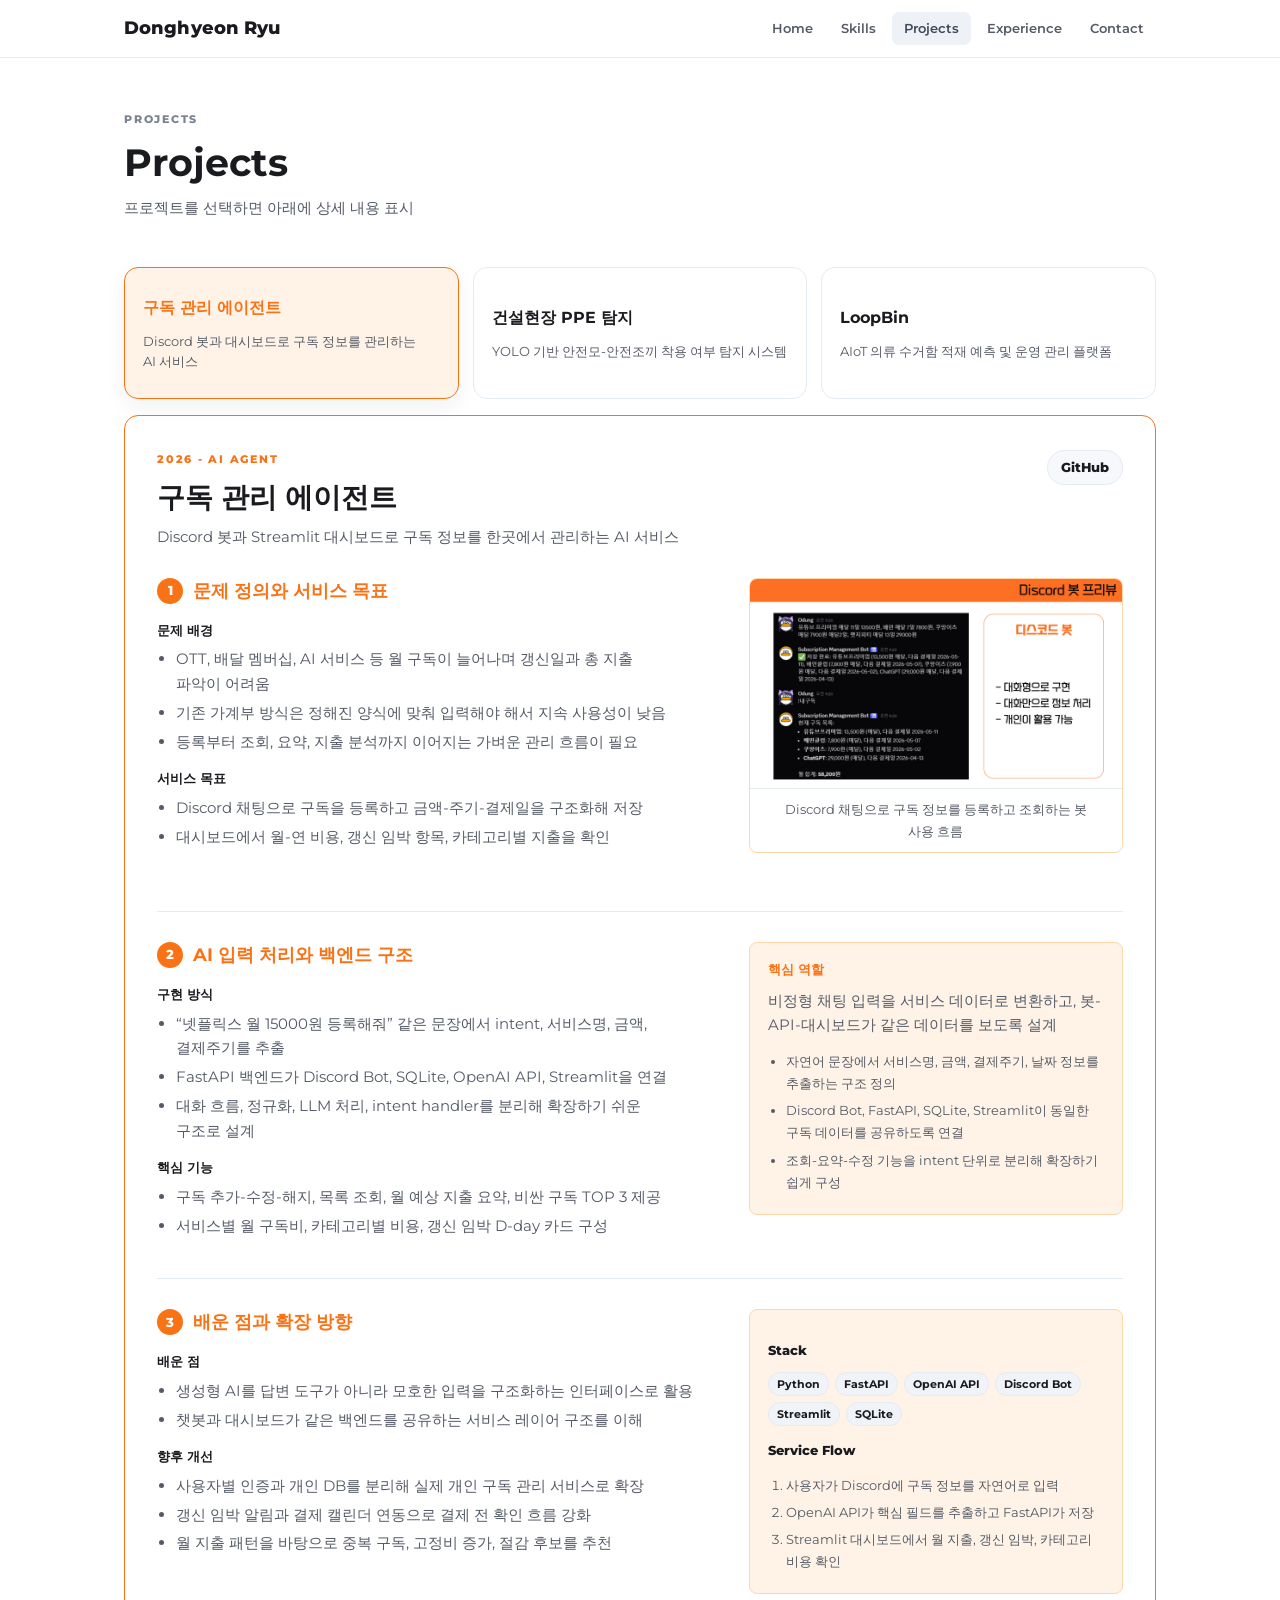
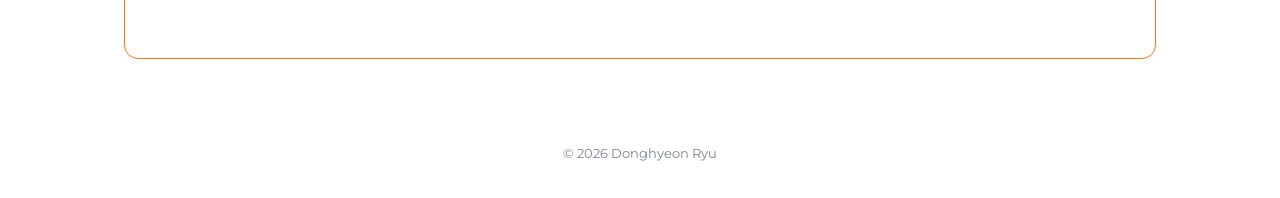
==== projects/index.html @ ef160b4c "Move current work to develop branch" ====
<!DOCTYPE html>
<html lang="ko">
<head>
  <meta charset="utf-8">
  <meta name="viewport" content="width=device-width, initial-scale=1">
  <title>Projects — Donghyeon Ryu</title>
  <meta name="description" content="Donghyeon Ryu portfolio projects.">
  <link rel="preconnect" href="https://fonts.googleapis.com">
  <link rel="preconnect" href="https://fonts.gstatic.com" crossorigin>
  <link rel="stylesheet" href="https://fonts.googleapis.com/css2?family=Montserrat:wght@400;500;600;700;800&display=swap">
  <link rel="stylesheet" href="../assets/css/style.css">
</head>
<body>
  <header class="site-header">
    <div class="header-inner">
      <a class="brand" href="../index.html">Donghyeon Ryu</a>
      <nav class="primary-nav" aria-label="Primary navigation">
        <a href="../index.html">Home</a>
        <a href="../index.html#skills">Skills</a>
        <a href="../index.html#projects" class="active">Projects</a>
        <a href="../index.html#experience">Experience</a>
        <a href="../index.html#contact">Contact</a>
      </nav>
    </div>
  </header>

  <main>
    <section class="project-detail-hero">
      <div class="container">
        <p class="eyebrow">PROJECTS</p>
        <h1>Projects</h1>
        <p>프로젝트를 선택하면 아래에 상세 내용 표시</p>
      </div>
    </section>

    <section class="project-detail-section">
      <div class="container">
        <div class="project-selector" role="tablist" aria-label="Project selector">
          <button class="project-tab theme-subscribe active" type="button" data-project-tab="subscribe" role="tab" aria-selected="true">
            <strong>구독 관리 에이전트</strong>
            <span>Discord 봇과 대시보드로 구독 정보를 관리하는 AI 서비스</span>
          </button>
          <button class="project-tab theme-ppe" type="button" data-project-tab="ppe" role="tab" aria-selected="false">
            <strong>건설현장 PPE 탐지</strong>
            <span>YOLO 기반 안전모-안전조끼 착용 여부 탐지 시스템</span>
          </button>
          <button class="project-tab theme-loopbin" type="button" data-project-tab="loopbin" role="tab" aria-selected="false">
            <strong>LoopBin</strong>
            <span>AIoT 의류 수거함 적재 예측 및 운영 관리 플랫폼</span>
          </button>
        </div>

        <article class="project-panel theme-subscribe active" data-project-panel="subscribe" id="subscribe" role="tabpanel">
          <div class="project-panel-head">
            <div>
              <p class="eyebrow">2026 - AI AGENT</p>
              <h2>구독 관리 에이전트</h2>
              <p>Discord 봇과 Streamlit 대시보드로 구독 정보를 한곳에서 관리하는 AI 서비스</p>
            </div>
            <a class="panel-link" href="https://github.com/RyuGPT1/subscribe_service_agent" target="_blank" rel="noopener">GitHub</a>
          </div>

          <div class="project-phase-list">
            <section class="project-phase">
              <div class="phase-copy">
                <h3><span>1</span>문제 정의와 서비스 목표</h3>
                <h4>문제 배경</h4>
                <ul>
                  <li>OTT, 배달 멤버십, AI 서비스 등 월 구독이 늘어나며 갱신일과 총 지출 파악이 어려움</li>
                  <li>기존 가계부 방식은 정해진 양식에 맞춰 입력해야 해서 지속 사용성이 낮음</li>
                  <li>등록부터 조회, 요약, 지출 분석까지 이어지는 가벼운 관리 흐름이 필요</li>
                </ul>
                <h4>서비스 목표</h4>
                <ul>
                  <li>Discord 채팅으로 구독을 등록하고 금액-주기-결제일을 구조화해 저장</li>
                  <li>대시보드에서 월-연 비용, 갱신 임박 항목, 카테고리별 지출을 확인</li>
                </ul>
              </div>
              <figure class="project-visual">
                <img src="../assets/img/projects/subscribe-preview.jpg" alt="구독 관리 에이전트 Discord 봇 프리뷰">
                <figcaption>Discord 채팅으로 구독 정보를 등록하고 조회하는 봇 사용 흐름</figcaption>
              </figure>
            </section>

            <section class="project-phase">
              <div class="phase-copy">
                <h3><span>2</span>AI 입력 처리와 백엔드 구조</h3>
                <h4>구현 방식</h4>
                <ul>
                  <li>“넷플릭스 월 15000원 등록해줘” 같은 문장에서 intent, 서비스명, 금액, 결제주기를 추출</li>
                  <li>FastAPI 백엔드가 Discord Bot, SQLite, OpenAI API, Streamlit을 연결</li>
                  <li>대화 흐름, 정규화, LLM 처리, intent handler를 분리해 확장하기 쉬운 구조로 설계</li>
                </ul>
                <h4>핵심 기능</h4>
                <ul>
                  <li>구독 추가-수정-해지, 목록 조회, 월 예상 지출 요약, 비싼 구독 TOP 3 제공</li>
                  <li>서비스별 월 구독비, 카테고리별 비용, 갱신 임박 D-day 카드 구성</li>
                </ul>
              </div>
              <div class="phase-note">
                <strong>핵심 역할</strong>
                <p>비정형 채팅 입력을 서비스 데이터로 변환하고, 봇-API-대시보드가 같은 데이터를 보도록 설계</p>
                <ul>
                  <li>자연어 문장에서 서비스명, 금액, 결제주기, 날짜 정보를 추출하는 구조 정의</li>
                  <li>Discord Bot, FastAPI, SQLite, Streamlit이 동일한 구독 데이터를 공유하도록 연결</li>
                  <li>조회-요약-수정 기능을 intent 단위로 분리해 확장하기 쉽게 구성</li>
                </ul>
              </div>
            </section>

            <section class="project-phase">
              <div class="phase-copy">
                <h3><span>3</span>배운 점과 확장 방향</h3>
                <h4>배운 점</h4>
                <ul>
                  <li>생성형 AI를 답변 도구가 아니라 모호한 입력을 구조화하는 인터페이스로 활용</li>
                  <li>챗봇과 대시보드가 같은 백엔드를 공유하는 서비스 레이어 구조를 이해</li>
                </ul>
                <h4>향후 개선</h4>
                <ul>
                  <li>사용자별 인증과 개인 DB를 분리해 실제 개인 구독 관리 서비스로 확장</li>
                  <li>갱신 임박 알림과 결제 캘린더 연동으로 결제 전 확인 흐름 강화</li>
                  <li>월 지출 패턴을 바탕으로 중복 구독, 고정비 증가, 절감 후보를 추천</li>
                </ul>
              </div>
              <div class="phase-stack">
                <h4>Stack</h4>
                <div class="chip-row small"><span>Python</span><span>FastAPI</span><span>OpenAI API</span><span>Discord Bot</span><span>Streamlit</span><span>SQLite</span></div>
                <h4>Service Flow</h4>
                <ol class="mini-flow">
                  <li>사용자가 Discord에 구독 정보를 자연어로 입력</li>
                  <li>OpenAI API가 핵심 필드를 추출하고 FastAPI가 저장</li>
                  <li>Streamlit 대시보드에서 월 지출, 갱신 임박, 카테고리 비용 확인</li>
                </ol>
              </div>
            </section>
          </div>
        </article>

        <article class="project-panel theme-ppe" data-project-panel="ppe" id="ppe" role="tabpanel">
          <div class="project-panel-head">
            <div>
              <p class="eyebrow">2026 - COMPUTER VISION</p>
              <h2>건설현장 PPE 탐지</h2>
              <p>건설현장 이미지에서 안전모와 안전조끼 착용 여부를 탐지하는 YOLO 기반 시스템</p>
            </div>
            <a class="panel-link" href="https://github.com/RyuGPT1/minipr1_7" target="_blank" rel="noopener">GitHub</a>
          </div>

          <div class="project-phase-list">
            <section class="project-phase">
              <div class="phase-copy">
                <h3><span>1</span>현장 안전 문제 정의</h3>
                <h4>문제 배경</h4>
                <ul>
                  <li>안전모와 안전조끼 착용 여부는 반복 확인이 필요하지만 육안 점검은 누락 가능성이 있음</li>
                  <li>CCTV가 있어도 미착용 상태를 자동 판별하지 못하면 사후 확인에 그칠 수 있음</li>
                  <li>작업자 단위로 보호구 미착용 상태를 정리하는 탐지 흐름이 필요</li>
                </ul>
                <h4>탐지 클래스</h4>
                <ul>
                  <li>Hardhat, NO-Hardhat, Safety Vest, NO-Safety Vest, Person 5개 클래스로 구성</li>
                </ul>
              </div>
              <figure class="project-visual">
                <img src="../assets/img/projects/ppe-interface.jpg" alt="건설현장 PPE 탐지 시스템 인터페이스">
                <figcaption>이미지-동영상-웹캠 입력을 한 화면에서 처리하는 PPE 탐지 시스템 인터페이스</figcaption>
              </figure>
            </section>

            <section class="project-phase">
              <div class="phase-copy">
                <h3><span>2</span>YOLO 추론과 후처리 설계</h3>
                <h4>구현 방식</h4>
                <ul>
                  <li>YOLO 모델로 Person, Hardhat, NO-Hardhat, Safety Vest, NO-Safety Vest 감지</li>
                  <li>사람 박스 기준으로 헬멧은 상단, 조끼는 몸통 영역의 박스만 상태 후보로 사용</li>
                  <li>착용/미착용 박스가 겹치면 confidence를 비교해 상태를 정리</li>
                  <li>조끼 착용 박스는 신뢰도가 낮을 때 색상 기준을 보조로 활용해 오탐을 완화</li>
                </ul>
              </div>
              <div class="phase-note">
                <strong>핵심 역할</strong>
                <p>모델 결과를 그대로 보여주지 않고, 안전관리자가 판단하기 쉬운 작업자별 상태로 재구성</p>
                <ul>
                  <li>Person 박스 기준으로 보호구 탐지 결과를 작업자별 상태로 묶는 후처리 설계</li>
                  <li>헬멧은 상단, 조끼는 몸통 영역 중심으로 판단해 오탐을 줄이는 규칙 적용</li>
                  <li>이미지-영상-웹캠 입력에서 같은 방식으로 결과를 확인하도록 UI 구성</li>
                </ul>
              </div>
            </section>

            <section class="project-phase">
              <div class="phase-copy">
                <h3><span>3</span>시연 기능과 한계 분석</h3>
                <h4>구현 기능</h4>
                <ul>
                  <li>사진-동영상 업로드와 OpenCV 기반 로컬 웹캠 입력 지원</li>
                  <li>동영상과 웹캠에서는 ByteTrack으로 작업자 ID와 최근 상태 유지</li>
                  <li>Gradio UI에서 탐지 결과 이미지와 작업자별 안전장비 상태 표 확인</li>
                </ul>
                <h4>한계 및 개선 방향</h4>
                <ul>
                  <li>마스크, 일반 점퍼, 원거리 헬멧 등 애매한 객체는 오탐 가능성이 존재</li>
                  <li>미착용 기록 저장, 알림, 관리자 대시보드, CCTV 연동은 향후 확장 과제</li>
                </ul>
              </div>
              <div class="phase-stack">
                <h4>Stack</h4>
                <div class="chip-row small"><span>Python</span><span>Ultralytics YOLO</span><span>OpenCV</span><span>ByteTrack</span><span>Gradio</span></div>
                <h4>Detection Flow</h4>
                <ol class="mini-flow">
                  <li>이미지, 영상, 웹캠 프레임을 입력으로 YOLO 추론 수행</li>
                  <li>Person, Hardhat, NO-Hardhat, Safety Vest, NO-Safety Vest 감지</li>
                  <li>ByteTrack과 후처리 규칙으로 작업자별 착용 상태 정리</li>
                </ol>
                <h4>Field Point</h4>
                <p>현장 적용 시 실시간 알림, 미착용 이력 저장, CCTV 연동까지 확장 가능</p>
              </div>
            </section>
          </div>
        </article>

        <article class="project-panel theme-loopbin" data-project-panel="loopbin" id="loopbin" role="tabpanel">
          <div class="project-panel-head">
            <div>
              <p class="eyebrow">2026 - AIOT PLATFORM</p>
              <h2>LoopBin</h2>
              <p>AIoT 센서, 공공데이터, 예측 모델로 의류 수거함 상태와 수거 우선순위를 관리하는 플랫폼</p>
            </div>
            <a class="panel-link" href="https://github.com/RyuGPT1/project_2.0_LoopBin" target="_blank" rel="noopener">GitHub</a>
          </div>

          <div class="project-phase-list">
            <section class="project-phase">
              <div class="phase-copy">
                <h3><span>1</span>도시 운영 문제 정의</h3>
                <h4>문제 배경</h4>
                <ul>
                  <li>의류 수거함은 위치는 알 수 있지만 적재 상태를 알기 어려워 무단 투기가 발생</li>
                  <li>정기 순환 방식은 여유 있는 수거함도 방문하고, 포화 직전 수거함은 놓치는 비효율이 있음</li>
                  <li>실시간 데이터와 예측으로 수거 우선순위를 정하는 운영 체계가 필요</li>
                </ul>
                <h4>서비스 목표</h4>
                <ul>
                  <li>시민에게 가까운 수거함 위치, 여유 상태, 대체 거점 제공</li>
                  <li>운영자에게 포화 위험 예측, 우선 수거 대상, 수거 경로 제공</li>
                </ul>
              </div>
              <figure class="project-visual project-visual-compact">
                <img src="../assets/img/projects/loopbin-home.jpg" alt="LoopBin 홈 대시보드 화면">
                <figcaption>실시간 포화 현황, 대체 거점 추천, 운영 요약을 한 화면에 정리한 LoopBin 홈</figcaption>
              </figure>
            </section>

            <section class="project-phase">
              <div class="phase-copy">
                <h3><span>2</span>시스템 설계와 개인 기여</h3>
                <h4>담당 역할</h4>
                <ul>
                  <li>3인 팀의 팀장으로 백엔드, DB, 시스템 구조 설계 담당</li>
                  <li>FastAPI 서버 구축, PostgreSQL 데이터 구조 설계, CRUD 흐름 구현</li>
                  <li>AI 서버 연동, 공공데이터와 지도 API 연결 구조 설계</li>
                </ul>
                <h4>아키텍처</h4>
                <ul>
                  <li>React 화면, FastAPI 백엔드, AI 서버, PostgreSQL DB를 분리한 구조</li>
                  <li>백엔드는 프론트엔드, DB, AI 추론, 외부 API를 연결하는 오케스트레이터 역할</li>
                </ul>
              </div>
              <figure class="project-visual project-visual-wide">
                <img src="../assets/img/projects/loopbin-architecture.jpg" alt="LoopBin 시스템 아키텍처 다이어그램">
                <figcaption>React, FastAPI, AI 서버, PostgreSQL, 외부 API를 연결한 LoopBin 시스템 구조</figcaption>
              </figure>
            </section>

            <section class="project-phase">
              <div class="phase-copy">
                <h3><span>3</span>조건 조회와 수거 경로 최적화</h3>
                <h4>핵심 기능</h4>
                <ul>
                  <li>챗봇 질문으로 지역, 포화 기준, 수거 개수를 입력받아 대상 수거함을 조회</li>
                  <li>예: “대전광역시 서구 50% 이상 상위 10개” 요청 시 우선 수거 대상 10개 반환</li>
                  <li>조회된 수거함을 지도에 표시하고 방문 순서와 예상 거리, 예상 시간을 계산</li>
                  <li>Naver Directions 기반 경로 계산으로 실제 수거 동선 설계까지 연결</li>
                </ul>
                <h4>기대 효과</h4>
                <ul>
                  <li>운영자가 조건을 말로 입력하면 우선순위와 경로를 빠르게 확인 가능</li>
                  <li>정기 순환 방식에서 포화도 기반의 선별 수거 방식으로 전환 가능</li>
                  <li>불필요한 이동을 줄이고 포화 위험 지역을 먼저 처리해 운영 효율 개선</li>
                </ul>
              </div>
              <figure class="project-visual project-visual-wide">
                <img src="../assets/img/projects/loopbin-route.jpg" alt="LoopBin 수거 경로 최적화 화면">
                <figcaption>대전광역시 서구 50% 이상 상위 10개 수거함을 조회하고 최적 수거 경로를 계산한 화면</figcaption>
              </figure>
            </section>
          </div>
        </article>
      </div>
    </section>
  </main>

  <div class="image-modal" data-image-modal aria-hidden="true" role="dialog" aria-modal="true" aria-label="Project image preview">
    <button class="image-backdrop" type="button" data-image-close aria-label="Close image preview"></button>
    <div class="image-dialog">
      <button class="image-close" type="button" data-image-close aria-label="Close image preview">×</button>
      <img src="" alt="" data-image-modal-img>
      <p data-image-modal-caption></p>
    </div>
  </div>

  <footer class="site-footer">
    <div class="container">© <span id="year"></span> Donghyeon Ryu</div>
  </footer>

  <script src="../assets/js/main.js"></script>
</body>
</html>
---- assets/css/style.css ----
:root {
  --fg: #1a1b1f;
  --fg-muted: #555b66;
  --fg-soft: #7b8491;
  --bg: #ffffff;
  --bg-soft: #f6f8fb;
  --bg-card: #ffffff;
  --border: #e5ebf2;
  --accent: #3f4a5a;
  --accent-soft: #eef1f5;
  --tag-bg: #f0f3f7;
  --maxw: 1080px;
  --radius: 14px;
  --radius-sm: 8px;
  --shadow: 0 1px 2px rgba(20, 28, 38, 0.05), 0 8px 24px rgba(20, 28, 38, 0.05);
  --font: "Montserrat", -apple-system, BlinkMacSystemFont, "Segoe UI", "Apple SD Gothic Neo", "Noto Sans KR", sans-serif;
}

* {
  box-sizing: border-box;
}

html {
  scroll-behavior: smooth;
}

body {
  margin: 0;
  font-family: var(--font);
  color: var(--fg);
  background: var(--bg);
  font-size: 15px;
  line-height: 1.65;
  word-break: keep-all;
  overflow-wrap: break-word;
  line-break: strict;
  -webkit-font-smoothing: antialiased;
}

p,
li,
figcaption,
.project-tab span {
  text-wrap: pretty;
}

a {
  color: var(--accent);
  text-decoration: none;
}

a:hover {
  text-decoration: underline;
}

a[aria-disabled="true"] {
  color: var(--fg-soft);
  pointer-events: none;
}

section[id] {
  scroll-margin-top: 84px;
}

.container {
  width: min(100%, var(--maxw));
  margin: 0 auto;
  padding: 0 24px;
}

.site-header {
  position: sticky;
  top: 0;
  z-index: 50;
  background: rgba(255, 255, 255, 0.92);
  backdrop-filter: saturate(180%) blur(8px);
  border-bottom: 1px solid var(--border);
}

.header-inner {
  width: min(100%, var(--maxw));
  margin: 0 auto;
  padding: 12px 24px;
  display: flex;
  align-items: center;
  justify-content: space-between;
  gap: 18px;
}

.brand {
  color: var(--fg);
  font-size: 18px;
  font-weight: 800;
  letter-spacing: 0.1px;
}

.brand:hover {
  text-decoration: none;
}

.primary-nav {
  display: flex;
  align-items: center;
  gap: 4px;
  flex-wrap: wrap;
  justify-content: flex-end;
}

.primary-nav a {
  padding: 6px 12px;
  border-radius: 7px;
  color: var(--fg-muted);
  font-size: 13px;
  font-weight: 600;
}

.primary-nav a:hover,
.primary-nav a.active {
  color: var(--accent);
  background: var(--accent-soft);
  text-decoration: none;
}

.hero {
  padding: 60px 0 38px;
}

.hero-grid {
  display: grid;
  grid-template-columns: minmax(0, 1fr) 240px;
  align-items: center;
  gap: 42px;
}

.eyebrow {
  margin: 0 0 12px;
  color: var(--fg-soft);
  font-size: 11px;
  font-weight: 800;
  letter-spacing: 0.16em;
}

.hero h1 {
  margin: 0;
  font-size: 42px;
  line-height: 1.15;
  letter-spacing: -0.4px;
}

.lead {
  max-width: 680px;
  margin: 14px 0 0;
  color: var(--fg);
  font-size: 18px;
  font-weight: 700;
  line-height: 1.5;
}

.summary {
  max-width: 680px;
  margin: 12px 0 0;
  color: var(--fg-muted);
}

.summary-list {
  max-width: 760px;
  margin: 16px 0 0;
  padding-left: 20px;
  color: var(--fg-muted);
}

.summary-list li {
  margin: 6px 0;
  padding-left: 2px;
}

.summary-list li::marker {
  color: var(--fg);
  font-size: 1.05em;
}

.hero-actions {
  display: flex;
  gap: 8px;
  flex-wrap: wrap;
  margin-top: 24px;
}

.hero-actions a,
.hero-actions button,
.card-links a {
  display: inline-flex;
  align-items: center;
  justify-content: center;
  min-height: 34px;
  padding: 6px 13px;
  border: 1px solid var(--border);
  border-radius: 999px;
  background: var(--bg-soft);
  color: var(--fg);
  font-size: 13px;
  font-weight: 700;
  font-family: inherit;
  cursor: pointer;
  transition: background 140ms ease, border-color 140ms ease, color 140ms ease, transform 140ms ease, box-shadow 140ms ease;
}

.hero-actions a,
.hero-actions button {
  flex-direction: column;
  gap: 5px;
  min-width: 72px;
  min-height: 62px;
  padding: 9px 10px 8px;
  border-radius: 10px;
}

.hero-actions svg {
  width: 21px;
  height: 21px;
  flex: none;
}

.hero-actions span {
  color: var(--fg-muted);
  font-size: 11px;
  font-weight: 700;
  letter-spacing: 0.1px;
  transition: color 140ms ease;
}

.hero-actions a:hover,
.hero-actions button:hover,
.card-links a:hover {
  border-color: var(--accent);
  color: var(--accent);
  background: var(--accent-soft);
  box-shadow: 0 6px 16px rgba(20, 28, 38, 0.08);
  transform: translateY(-2px);
  text-decoration: none;
}

.hero-actions a:hover span,
.hero-actions button:hover span {
  color: var(--accent);
}

.hero-actions a[aria-disabled="true"]:hover {
  border-color: var(--border);
  color: var(--fg-soft);
  background: var(--bg-soft);
  box-shadow: none;
  transform: none;
}

.profile-card {
  justify-self: end;
  width: 220px;
  padding: 18px;
  border: 1px solid var(--border);
  border-radius: var(--radius);
  background: var(--bg-card);
  box-shadow: var(--shadow);
  text-align: center;
}

.profile-avatar {
  width: 166px;
  height: 166px;
  margin: 0 auto 14px;
  border-radius: 50%;
  display: block;
  border: 1px solid var(--border);
  background: linear-gradient(135deg, #f8fafc, #e9eef5);
  object-fit: cover;
  object-position: center 28%;
}

.profile-card p {
  margin: 0;
  color: var(--fg-soft);
  font-size: 12px;
}

.block {
  padding: 42px 0;
  border-top: 1px solid var(--border);
}

.block h2 {
  display: inline-block;
  margin: 0 0 22px;
  padding-bottom: 4px;
  border-bottom: 3px solid var(--accent);
  font-size: 25px;
  line-height: 1.25;
  letter-spacing: -0.2px;
}

.two-col {
  display: grid;
  grid-template-columns: 220px minmax(0, 1fr);
  gap: 28px;
}

.section-body p {
  margin: 0 0 12px;
  color: var(--fg-muted);
}

.section-body p:last-child {
  margin-bottom: 0;
}

.section-head {
  display: flex;
  align-items: end;
  justify-content: space-between;
  gap: 20px;
  margin-bottom: 20px;
}

.section-head h2 {
  margin-bottom: 0;
}

.section-head p {
  margin: 0;
  color: var(--fg-muted);
  font-size: 13px;
}

.skill-grid {
  display: grid;
  grid-template-columns: repeat(auto-fit, minmax(240px, 1fr));
  gap: 14px;
}

.skill-group,
.project-card,
.timeline-item {
  border: 1px solid var(--border);
  border-radius: var(--radius);
  background: var(--bg-card);
  box-shadow: var(--shadow);
}

.skill-group {
  padding: 18px;
}

.skill-group h3,
.project-card h3,
.timeline-item h3 {
  margin: 0;
  font-size: 16px;
  line-height: 1.35;
}

.chip-row {
  display: flex;
  gap: 6px;
  flex-wrap: wrap;
  margin-top: 12px;
}

.chip-row span {
  display: inline-flex;
  align-items: center;
  min-height: 25px;
  padding: 3px 10px;
  border: 1px solid var(--border);
  border-radius: 999px;
  background: var(--tag-bg);
  color: var(--fg);
  font-size: 12px;
  font-weight: 700;
}

.chip-row.small span {
  min-height: 22px;
  padding: 2px 8px;
  font-size: 11px;
}

.project-grid {
  display: grid;
  grid-template-columns: repeat(3, minmax(0, 1fr));
  gap: 14px;
}

.project-card {
  padding: 18px;
  display: flex;
  flex-direction: column;
  gap: 12px;
}

.project-card.muted {
  background: var(--bg-soft);
  box-shadow: none;
}

.project-card {
  transition: border-color 140ms ease, transform 140ms ease, box-shadow 140ms ease;
}

.project-card:hover {
  border-color: var(--accent);
  box-shadow: 0 8px 24px rgba(20, 28, 38, 0.08);
  transform: translateY(-2px);
}

.project-top {
  display: flex;
  align-items: baseline;
  justify-content: space-between;
  gap: 12px;
}

.period {
  color: var(--fg-soft);
  font-size: 12px;
  font-weight: 700;
  white-space: nowrap;
}

.project-card p,
.timeline-item p {
  margin: 0;
  color: var(--fg-muted);
  font-size: 13px;
}

.project-card ul {
  margin: 0;
  padding-left: 18px;
  color: var(--fg-muted);
  font-size: 13px;
}

.card-links {
  display: flex;
  gap: 8px;
  flex-wrap: wrap;
  margin-top: auto;
}

.project-detail-hero {
  padding: 52px 0 28px;
}

.project-detail-hero h1 {
  margin: 0;
  font-size: 38px;
  line-height: 1.15;
}

.project-detail-hero p:last-child {
  max-width: 680px;
  margin: 12px 0 0;
  color: var(--fg-muted);
}

.project-detail-section {
  padding: 18px 0 56px;
}

.project-selector {
  display: grid;
  grid-template-columns: repeat(3, minmax(0, 1fr));
  gap: 14px;
  align-items: stretch;
  margin-bottom: 16px;
}

.project-tab {
  min-height: 132px;
  padding: 18px;
  border: 1px solid var(--border);
  border-radius: var(--radius);
  background: var(--bg-card);
  color: var(--fg);
  font: inherit;
  text-align: left;
  cursor: pointer;
  transition: border-color 140ms ease, transform 140ms ease, box-shadow 140ms ease, background 140ms ease;
}

.project-tab.theme-subscribe,
.project-panel.theme-subscribe {
  --project-accent: #f97316;
  --project-accent-soft: #fff3e8;
  --project-accent-line: #fed7aa;
}

.project-tab.theme-ppe,
.project-panel.theme-ppe {
  --project-accent: #2563eb;
  --project-accent-soft: #eff6ff;
  --project-accent-line: #bfdbfe;
}

.project-tab.theme-loopbin,
.project-panel.theme-loopbin {
  --project-accent: #16a34a;
  --project-accent-soft: #effdf4;
  --project-accent-line: #bbf7d0;
}

.project-tab:hover {
  border-color: var(--project-accent, var(--accent));
  box-shadow: 0 8px 22px rgba(20, 28, 38, 0.07);
  transform: translateY(-2px);
}

.project-tab.active {
  border-color: var(--project-accent, var(--accent));
  background: var(--project-accent-soft, white);
  position: relative;
  z-index: 2;
  transform: none;
  box-shadow: 0 8px 22px rgba(20, 28, 38, 0.06);
}

.project-tab strong {
  display: block;
  margin-bottom: 10px;
  font-size: 16px;
}

.project-tab.active strong {
  color: var(--project-accent, var(--accent));
}

.project-tab span {
  display: block;
  color: var(--fg-muted);
  font-size: 13px;
  line-height: 1.55;
}

.project-panel {
  display: none;
  padding: 34px 32px;
  border: 1px solid var(--project-accent, var(--accent));
  border-radius: var(--radius);
  background: white;
}

.project-panel.active {
  display: block;
}

.project-panel-head {
  display: flex;
  justify-content: space-between;
  align-items: flex-start;
  gap: 24px;
  margin-bottom: 28px;
}

.project-panel-head h2 {
  margin: 0;
  font-size: 28px;
  line-height: 1.25;
}

.project-panel .eyebrow {
  color: var(--project-accent, var(--fg-soft));
}

.project-panel-head p:last-child {
  max-width: 760px;
  margin: 10px 0 0;
  color: var(--fg-muted);
}

.panel-link {
  display: inline-flex;
  align-items: center;
  justify-content: center;
  min-height: 34px;
  padding: 6px 13px;
  border: 1px solid var(--border);
  border-radius: 999px;
  background: var(--bg-soft);
  color: var(--fg);
  font-size: 13px;
  font-weight: 800;
  white-space: nowrap;
}

.panel-link:hover {
  border-color: var(--project-accent, var(--accent));
  color: var(--project-accent, var(--accent));
  background: var(--project-accent-soft, var(--accent-soft));
  text-decoration: none;
}

.panel-link.disabled {
  color: var(--fg-soft);
}

.project-detail-grid {
  display: grid;
  grid-template-columns: repeat(2, minmax(0, 1fr));
  gap: 22px 30px;
}

.project-phase-list {
  display: flex;
  flex-direction: column;
  gap: 0;
}

.project-phase {
  display: grid;
  grid-template-columns: minmax(0, 1.08fr) minmax(300px, 0.72fr);
  gap: 30px;
  align-items: start;
  padding: 30px 0;
  border-top: 1px solid var(--border);
}

.project-phase:first-child {
  border-top: 0;
  padding-top: 0;
}

.project-phase h3 {
  display: flex;
  align-items: center;
  gap: 10px;
  margin: 0 0 16px;
  color: var(--project-accent, var(--accent));
  font-size: 18px;
  line-height: 1.35;
}

.project-phase h3 span {
  display: inline-flex;
  align-items: center;
  justify-content: center;
  width: 26px;
  height: 26px;
  border-radius: 50%;
  background: var(--project-accent, var(--accent));
  color: white;
  font-size: 13px;
  font-weight: 800;
  flex: none;
}

.phase-copy h4,
.phase-stack h4 {
  margin: 14px 0 6px;
  color: var(--fg);
  font-size: 13px;
  font-weight: 800;
}

.phase-copy h4:first-of-type {
  margin-top: 0;
}

.phase-copy ul {
  margin: 0 0 10px;
  padding-left: 19px;
  color: var(--fg-muted);
}

.phase-copy li {
  margin: 4px 0;
}

.phase-note,
.phase-stack {
  align-self: start;
  padding: 16px 18px;
  border: 1px solid var(--project-accent-line, var(--border));
  border-radius: var(--radius-sm);
  background: var(--project-accent-soft, var(--bg-soft));
}

.phase-note strong {
  display: block;
  margin-bottom: 8px;
  color: var(--project-accent, var(--accent));
  font-size: 13px;
}

.phase-note p {
  margin: 0;
  color: var(--fg-muted);
}

.phase-note ul,
.phase-stack .mini-flow {
  margin: 12px 0 0;
  padding-left: 18px;
  color: var(--fg-muted);
  font-size: 13px;
  line-height: 1.7;
}

.phase-note li,
.phase-stack .mini-flow li {
  margin: 5px 0;
}

.phase-stack .chip-row {
  margin-top: 10px;
}

.phase-stack p {
  margin: 8px 0 0;
  color: var(--fg-muted);
  font-size: 13px;
  line-height: 1.7;
}

.project-visual {
  position: relative;
  margin: 0 0 28px;
  border: 1px solid var(--project-accent-line, var(--border));
  border-radius: var(--radius-sm);
  background: white;
  overflow: hidden;
  cursor: zoom-in;
  transition: border-color 140ms ease, box-shadow 140ms ease, transform 140ms ease;
}

.project-visual:hover,
.project-visual:focus {
  border-color: var(--project-accent, var(--accent));
  box-shadow: 0 10px 26px rgba(20, 28, 38, 0.12);
  outline: none;
  transform: translateY(-2px);
}

.project-visual::after {
  content: "Click to enlarge";
  position: absolute;
  top: 10px;
  right: 10px;
  padding: 5px 9px;
  border-radius: 999px;
  background: rgba(255, 255, 255, 0.92);
  color: var(--fg-muted);
  font-size: 11px;
  font-weight: 800;
  opacity: 0;
  transform: translateY(-4px);
  transition: opacity 140ms ease, transform 140ms ease;
}

.project-visual:hover::after,
.project-visual:focus::after {
  opacity: 1;
  transform: translateY(0);
}

.project-visual img {
  width: 100%;
  max-height: 360px;
  object-fit: cover;
  object-position: center;
  background: var(--bg-soft);
  display: block;
}

.project-visual-compact img {
  max-height: 260px;
  object-position: center 40%;
}

.project-visual-wide img {
  max-height: 280px;
  object-fit: contain;
}

.project-visual figcaption {
  padding: 10px 14px;
  border-top: 1px solid var(--border);
  color: var(--fg-muted);
  font-size: 13px;
  text-align: center;
}

.image-modal {
  position: fixed;
  inset: 0;
  z-index: 120;
  display: none;
  align-items: center;
  justify-content: center;
  padding: 28px;
}

.image-modal.open {
  display: flex;
}

.image-backdrop {
  position: absolute;
  inset: 0;
  border: 0;
  background: rgba(20, 28, 38, 0.72);
  cursor: zoom-out;
}

.image-dialog {
  position: relative;
  z-index: 1;
  width: min(100%, 1180px);
  max-height: calc(100vh - 56px);
  padding: 16px;
  border-radius: var(--radius);
  background: white;
  box-shadow: 0 22px 70px rgba(0, 0, 0, 0.32);
}

.image-dialog img {
  display: block;
  width: 100%;
  max-height: calc(100vh - 150px);
  object-fit: contain;
  border-radius: var(--radius-sm);
  background: var(--bg-soft);
}

.image-dialog p {
  margin: 12px 36px 0;
  color: var(--fg-muted);
  font-size: 14px;
  text-align: center;
}

.image-close {
  position: absolute;
  top: -14px;
  right: -14px;
  width: 36px;
  height: 36px;
  border: 1px solid var(--border);
  border-radius: 50%;
  background: white;
  color: var(--fg);
  font: inherit;
  font-size: 22px;
  line-height: 1;
  cursor: pointer;
  box-shadow: var(--shadow);
}

.image-close:hover {
  color: var(--accent);
  background: var(--accent-soft);
}

.project-detail-grid section {
  min-width: 0;
}

.project-detail-grid h3 {
  margin: 0 0 8px;
  color: var(--project-accent, var(--accent));
  font-size: 14px;
  letter-spacing: 0.04em;
  text-transform: uppercase;
}

.project-detail-grid p {
  margin: 0;
  color: var(--fg-muted);
}

.project-detail-grid ul {
  margin: 0;
  padding-left: 18px;
  color: var(--fg-muted);
}

.project-detail-grid li {
  margin: 4px 0;
}

.timeline {
  display: grid;
  gap: 12px;
}

.timeline-item {
  display: grid;
  grid-template-columns: 170px minmax(0, 1fr);
  gap: 18px;
  padding: 18px;
}

.timeline-item.project-item {
  border-color: #bfdbfe;
  background: #eff6ff;
}

.timeline-item.project-item .timeline-date,
.timeline-item.project-item h3 {
  color: #1d4ed8;
}

.timeline-item.contest-item {
  border-color: #fed7aa;
  background: #fff7ed;
}

.timeline-item.contest-item .timeline-date,
.timeline-item.contest-item h3 {
  color: #c2410c;
}

.timeline-date {
  color: var(--accent);
  font-size: 12px;
  font-weight: 800;
}

.timeline-type {
  margin: 0 0 3px;
  color: var(--fg-soft);
  font-size: 11px;
  font-weight: 800;
  letter-spacing: 0.08em;
  text-transform: uppercase;
}

.project-item .timeline-type {
  color: #1d4ed8;
}

.contest-item .timeline-type {
  color: #c2410c;
}

.timeline-item .chip-row {
  margin-top: 10px;
}

.status-pill {
  display: inline-flex;
  margin-top: 10px;
  padding: 3px 9px;
  border-radius: 999px;
  background: #fff7ed;
  color: #9a3412;
  font-size: 11px;
  font-weight: 800;
}

.email-modal {
  position: fixed;
  inset: 0;
  z-index: 100;
  display: none;
  align-items: center;
  justify-content: center;
  padding: 24px;
}

.email-modal.open {
  display: flex;
}

.email-backdrop {
  position: absolute;
  inset: 0;
  background: rgba(20, 28, 38, 0.42);
  backdrop-filter: blur(3px);
}

.email-dialog {
  position: relative;
  width: min(100%, 430px);
  padding: 24px;
  border: 1px solid var(--border);
  border-radius: var(--radius);
  background: var(--bg-card);
  box-shadow: 0 18px 60px rgba(20, 28, 38, 0.22);
}

.email-dialog .eyebrow {
  margin-bottom: 8px;
}

.email-dialog h2 {
  margin: 0;
  font-size: 26px;
}

.email-note {
  margin: 8px 0 18px;
  color: var(--fg-muted);
  font-size: 13px;
}

.email-close {
  position: absolute;
  top: 14px;
  right: 14px;
  width: 32px;
  height: 32px;
  border: 1px solid var(--border);
  border-radius: 50%;
  background: var(--bg-soft);
  color: var(--fg-muted);
  font: inherit;
  font-size: 20px;
  line-height: 1;
  cursor: pointer;
}

.email-close:hover {
  border-color: var(--accent);
  color: var(--accent);
  background: var(--accent-soft);
}

.email-options {
  display: grid;
  gap: 10px;
}

.email-option {
  display: flex;
  align-items: center;
  justify-content: space-between;
  gap: 14px;
  padding: 13px 14px;
  border: 1px solid var(--border);
  border-radius: 10px;
  background: var(--bg-soft);
}

.email-option strong {
  display: block;
  color: var(--fg);
  font-size: 14px;
}

.email-service {
  display: block;
  margin-bottom: 2px;
  color: var(--fg-soft);
  font-size: 11px;
  font-weight: 800;
  letter-spacing: 0.08em;
  text-transform: uppercase;
}

.email-option button {
  flex: none;
  min-height: 32px;
  padding: 6px 12px;
  border: 1px solid var(--border);
  border-radius: 999px;
  background: white;
  color: var(--accent);
  font: inherit;
  font-size: 12px;
  font-weight: 800;
  cursor: pointer;
}

.email-option button:hover {
  border-color: var(--accent);
  background: var(--accent-soft);
}

.copy-status {
  min-height: 18px;
  margin: 12px 0 0;
  color: var(--accent);
  font-size: 12px;
  font-weight: 700;
}

.site-footer {
  padding: 28px 0 34px;
  color: var(--fg-soft);
  font-size: 13px;
  text-align: center;
}

@media (max-width: 860px) {
  .hero-grid,
  .two-col,
  .timeline-item {
    grid-template-columns: 1fr;
  }

  .profile-card {
    justify-self: start;
  }

  .skill-grid,
  .project-grid {
    grid-template-columns: 1fr;
  }

  .section-head {
    align-items: flex-start;
    flex-direction: column;
  }

  .project-selector,
  .project-detail-grid,
  .project-phase {
    grid-template-columns: 1fr;
  }

  .project-tab,
  .project-tab.active,
  .project-panel {
    border-radius: var(--radius);
  }

  .project-panel {
    margin-top: 14px;
    padding: 24px;
  }

  .project-panel-head {
    flex-direction: column;
  }

  .project-phase {
    gap: 18px;
    padding: 24px 0;
  }
}

@media (max-width: 640px) {
  .header-inner {
    align-items: flex-start;
    flex-direction: column;
  }

  .primary-nav {
    justify-content: flex-start;
  }

  .hero {
    padding-top: 42px;
  }

  .hero h1 {
    font-size: 34px;
  }

  .lead {
    font-size: 16px;
  }

  .container,
  .header-inner {
    padding-left: 18px;
    padding-right: 18px;
  }

  .image-modal {
    padding: 14px;
  }

  .image-dialog {
    padding: 10px;
  }

  .image-dialog img {
    max-height: calc(100vh - 120px);
  }

  .image-dialog p {
    margin: 10px 24px 0;
    font-size: 13px;
  }

  .image-close {
    top: 8px;
    right: 8px;
  }
}
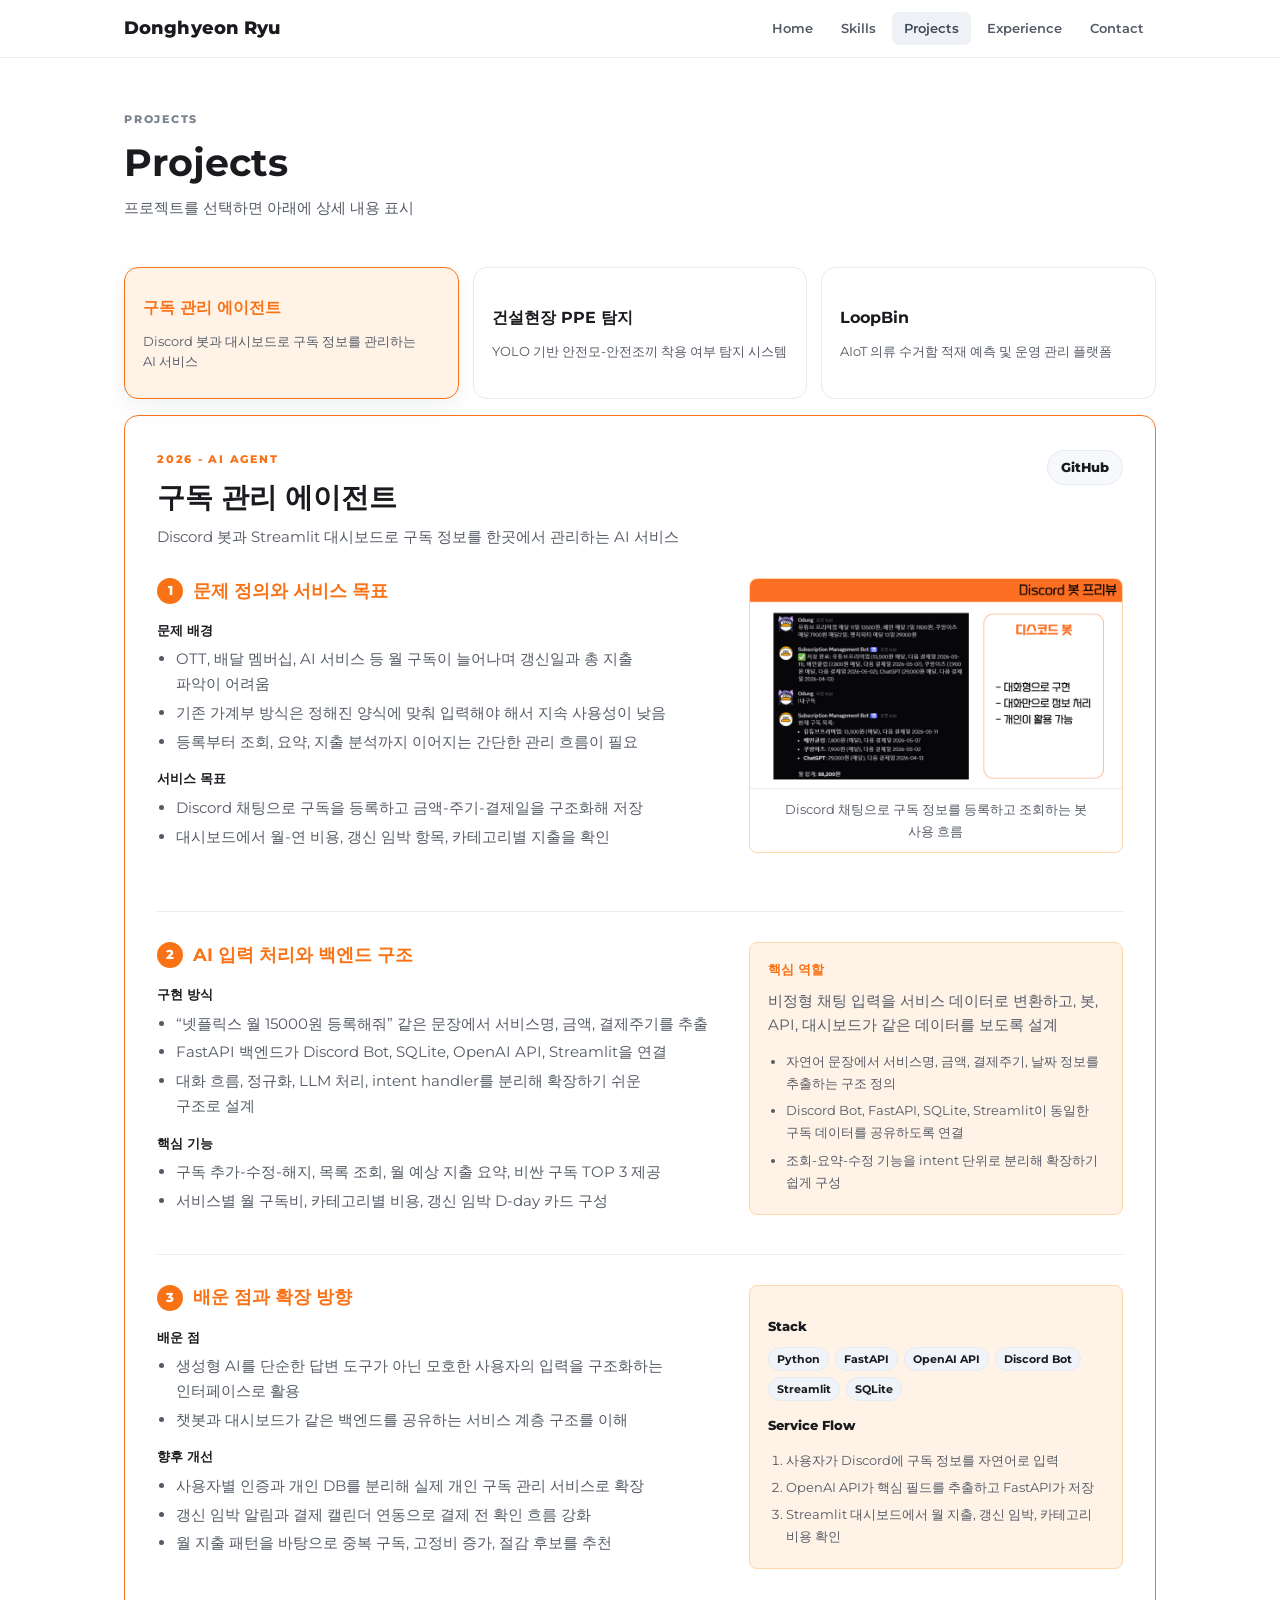
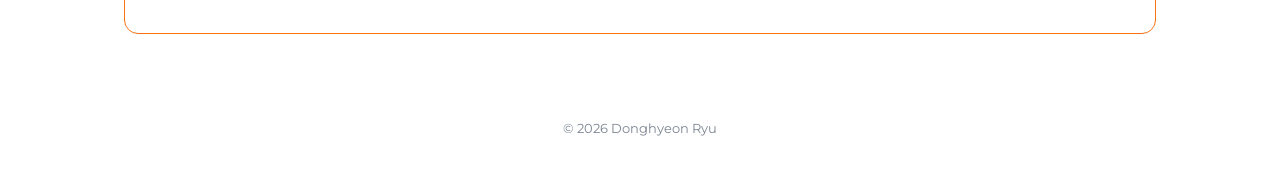
==== commit dab2ca63: "Add resume page and update portfolio experience" ====
--- a/projects/index.html
+++ b/projects/index.html
@@ -68,7 +68,7 @@
                 <ul>
                   <li>OTT, 배달 멤버십, AI 서비스 등 월 구독이 늘어나며 갱신일과 총 지출 파악이 어려움</li>
                   <li>기존 가계부 방식은 정해진 양식에 맞춰 입력해야 해서 지속 사용성이 낮음</li>
-                  <li>등록부터 조회, 요약, 지출 분석까지 이어지는 가벼운 관리 흐름이 필요</li>
+                  <li>등록부터 조회, 요약, 지출 분석까지 이어지는 간단한 관리 흐름이 필요</li>
                 </ul>
                 <h4>서비스 목표</h4>
                 <ul>
@@ -87,7 +87,7 @@
                 <h3><span>2</span>AI 입력 처리와 백엔드 구조</h3>
                 <h4>구현 방식</h4>
                 <ul>
-                  <li>“넷플릭스 월 15000원 등록해줘” 같은 문장에서 intent, 서비스명, 금액, 결제주기를 추출</li>
+                  <li>“넷플릭스 월 15000원 등록해줘” 같은 문장에서 서비스명, 금액, 결제주기를 추출</li>
                   <li>FastAPI 백엔드가 Discord Bot, SQLite, OpenAI API, Streamlit을 연결</li>
                   <li>대화 흐름, 정규화, LLM 처리, intent handler를 분리해 확장하기 쉬운 구조로 설계</li>
                 </ul>
@@ -99,7 +99,7 @@
               </div>
               <div class="phase-note">
                 <strong>핵심 역할</strong>
-                <p>비정형 채팅 입력을 서비스 데이터로 변환하고, 봇-API-대시보드가 같은 데이터를 보도록 설계</p>
+                <p>비정형 채팅 입력을 서비스 데이터로 변환하고, 봇, API, 대시보드가 같은 데이터를 보도록 설계</p>
                 <ul>
                   <li>자연어 문장에서 서비스명, 금액, 결제주기, 날짜 정보를 추출하는 구조 정의</li>
                   <li>Discord Bot, FastAPI, SQLite, Streamlit이 동일한 구독 데이터를 공유하도록 연결</li>
@@ -113,8 +113,8 @@
                 <h3><span>3</span>배운 점과 확장 방향</h3>
                 <h4>배운 점</h4>
                 <ul>
-                  <li>생성형 AI를 답변 도구가 아니라 모호한 입력을 구조화하는 인터페이스로 활용</li>
-                  <li>챗봇과 대시보드가 같은 백엔드를 공유하는 서비스 레이어 구조를 이해</li>
+                  <li>생성형 AI를 단순한 답변 도구가 아닌 모호한 사용자의 입력을 구조화하는 인터페이스로 활용</li>
+                  <li>챗봇과 대시보드가 같은 백엔드를 공유하는 서비스 계층 구조를 이해</li>
                 </ul>
                 <h4>향후 개선</h4>
                 <ul>
@@ -243,7 +243,7 @@
                 </ul>
                 <h4>서비스 목표</h4>
                 <ul>
-                  <li>시민에게 가까운 수거함 위치, 여유 상태, 대체 거점 제공</li>
+                  <li>사용자에게 가까운 수거함 위치, 여유 상태, 대체 거점 제공</li>
                   <li>운영자에게 포화 위험 예측, 우선 수거 대상, 수거 경로 제공</li>
                 </ul>
               </div>
--- a/assets/css/style.css
+++ b/assets/css/style.css
@@ -888,13 +888,18 @@
 
 .timeline {
   display: grid;
+  grid-template-columns: repeat(2, minmax(0, 1fr));
   gap: 12px;
 }
 
+.timeline.is-collapsed .timeline-item:nth-child(n + 5) {
+  display: none;
+}
+
 .timeline-item {
   display: grid;
-  grid-template-columns: 170px minmax(0, 1fr);
-  gap: 18px;
+  grid-template-columns: 130px minmax(0, 1fr);
+  gap: 14px;
   padding: 18px;
 }
 
@@ -929,8 +934,7 @@
   color: var(--fg-soft);
   font-size: 11px;
   font-weight: 800;
-  letter-spacing: 0.08em;
-  text-transform: uppercase;
+  letter-spacing: 0.02em;
 }
 
 .project-item .timeline-type {
@@ -954,6 +958,52 @@
   color: #9a3412;
   font-size: 11px;
   font-weight: 800;
+}
+
+.contest-item .status-pill {
+  display: none;
+}
+
+.project-item .status-pill {
+  background: #dbeafe;
+  color: #1d4ed8;
+}
+
+.experience-toggle {
+  display: flex;
+  align-items: center;
+  gap: 6px;
+  width: fit-content;
+  margin: 18px auto 0;
+  padding: 9px 14px;
+  border: 1px solid var(--border);
+  border-radius: 999px;
+  background: white;
+  color: var(--fg);
+  font: inherit;
+  font-size: 13px;
+  font-weight: 800;
+  cursor: pointer;
+  transition: border-color 0.2s ease, color 0.2s ease, transform 0.2s ease;
+}
+
+.experience-toggle:hover {
+  border-color: var(--accent);
+  color: var(--accent);
+}
+
+.experience-toggle .toggle-arrow {
+  display: inline-block;
+  width: 7px;
+  height: 7px;
+  border-right: 2px solid currentColor;
+  border-bottom: 2px solid currentColor;
+  transform: translateY(-2px) rotate(45deg);
+  transition: transform 0.2s ease;
+}
+
+.experience-toggle[aria-expanded="true"] .toggle-arrow {
+  transform: translateY(2px) rotate(225deg);
 }
 
 .email-modal {
@@ -1090,9 +1140,421 @@
   text-align: center;
 }
 
-@media (max-width: 860px) {
+.resume-page {
+  background: #e5e5e5;
+  color: #111111;
+  font-family: "Noto Sans KR", "Montserrat", -apple-system, BlinkMacSystemFont, "Segoe UI", sans-serif;
+  font-size: 12.5px;
+  font-weight: 400;
+  line-height: 1.52;
+}
+
+.resume-page strong {
+  font-weight: 800;
+}
+
+.resume-toolbar {
+  display: flex;
+  justify-content: flex-end;
+  width: 794px;
+  margin: 0 auto;
+  padding: 16px 0 18px;
+}
+
+.resume-download {
+  display: inline-flex;
+  align-items: center;
+  padding: 6px 13px;
+  border: 1px solid #cfd5dd;
+  border-radius: 5px;
+  background: #ffffff;
+  color: #111111;
+  font: inherit;
+  font-size: 12px;
+  font-weight: 800;
+  cursor: pointer;
+}
+
+.resume-download:hover {
+  text-decoration: none;
+}
+
+.resume-book {
+  display: grid;
+  gap: 28px;
+  justify-content: center;
+  padding-bottom: 48px;
+}
+
+.resume-sheet {
+  width: 794px;
+  height: 1123px;
+  padding: 56px 58px;
+  background: #ffffff;
+  box-shadow: 0 10px 35px rgba(15, 23, 42, 0.16);
+  break-after: auto;
+  page-break-after: auto;
+}
+
+.resume-sheet-first {
+  break-after: page;
+  page-break-after: always;
+}
+
+.resume-hero {
+  display: grid;
+  grid-template-columns: minmax(0, 1fr) 248px;
+  align-items: end;
+  gap: 42px;
+  padding-bottom: 18px;
+  border-bottom: 1px solid #b7b7b7;
+}
+
+.resume-title h1 {
+  margin: 0;
+  font-size: 56px;
+  font-weight: 800;
+  line-height: 0.9;
+  letter-spacing: -0.055em;
+}
+
+.resume-title p {
+  margin: 11px 0 0;
+  font-size: 18px;
+  font-weight: 800;
+  line-height: 1;
+}
+
+.resume-contact {
+  display: grid;
+  gap: 5px;
+  margin: 0;
+  font-size: 12px;
+  line-height: 1.3;
+}
+
+.resume-contact div {
+  display: grid;
+  grid-template-columns: 64px minmax(0, 1fr);
+  gap: 12px;
+}
+
+.resume-contact dt {
+  color: #777777;
+  font-weight: 500;
+  letter-spacing: 0.03em;
+}
+
+.resume-contact dd {
+  margin: 0;
+  font-family: "Montserrat", "Noto Sans KR", sans-serif;
+  font-weight: 500;
+  letter-spacing: 0.01em;
+}
+
+.resume-intro {
+  display: grid;
+  grid-template-columns: 155px minmax(0, 1fr);
+  gap: 28px;
+  padding: 20px 0 20px;
+}
+
+.resume-profile img {
+  width: 155px;
+  height: 207px;
+  display: block;
+  object-fit: contain;
+  object-position: center top;
+  background: #ffffff;
+}
+
+.resume-links {
+  display: flex;
+  justify-content: center;
+  gap: 15px;
+  margin-top: 12px;
+}
+
+.resume-links a {
+  display: inline-flex;
+  align-items: center;
+  justify-content: center;
+  width: 24px;
+  height: 24px;
+  color: #5d5d5d;
+}
+
+.resume-links svg {
+  width: 19px;
+  height: 19px;
+  fill: currentColor;
+}
+
+.resume-copy p {
+  margin: 0 0 10px;
+  font-size: 14px;
+}
+
+.resume-summary {
+  margin-bottom: 16px;
+  padding: 13px 22px;
+  border-radius: 4px;
+  background: #fff6d8;
+}
+
+.resume-summary h2,
+.resume-section h2 {
+  margin: 0 0 12px;
+  font-family: "Montserrat", "Noto Sans KR", sans-serif;
+  font-size: 13px;
+  font-weight: 800;
+  letter-spacing: 0.04em;
+  text-transform: uppercase;
+}
+
+.resume-summary ul,
+.resume-project ul {
+  margin: 0;
+  padding-left: 17px;
+}
+
+.resume-summary li,
+.resume-project li {
+  margin: 5px 0;
+}
+
+.resume-project li {
+  margin: 4px 0;
+}
+
+.resume-section {
+  margin-top: 18px;
+}
+
+.resume-section > h2 {
+  padding-bottom: 8px;
+  border-bottom: 1px solid #b7b7b7;
+  color: #000000;
+  font-size: 23px;
+  line-height: 1.1;
+  letter-spacing: -0.03em;
+  text-transform: none;
+}
+
+.resume-project header h3 {
+  margin: 0 0 2px;
+  font-family: "Montserrat", "Noto Sans KR", sans-serif;
+  font-size: 23px;
+  font-weight: 800;
+  line-height: 1.15;
+}
+
+.project-subscribe h3 {
+  color: #2563eb;
+}
+
+.project-ppe h3 {
+  color: #6d55b6;
+}
+
+.project-loopbin h3 {
+  color: #d72525;
+}
+
+.resume-period {
+  margin: 0;
+  color: #000000;
+  font-weight: 800;
+}
+
+.resume-project h4 {
+  margin: 0 0 5px;
+  font-size: 14px;
+  font-weight: 800;
+}
+
+.resume-sheet-second {
+  padding-top: 34px;
+}
+
+.resume-project {
+  padding: 12px 0 16px;
+  border-bottom: 1px solid #d2d2d2;
+}
+
+.resume-project:last-child {
+  border-bottom: 0;
+}
+
+.resume-project header {
+  display: flex;
+  align-items: flex-end;
+  justify-content: space-between;
+  gap: 18px;
+  margin-bottom: 11px;
+  padding-bottom: 7px;
+  border-bottom: 1px solid #1f2933;
+}
+
+.resume-project header div {
+  display: flex;
+  align-items: baseline;
+  gap: 12px;
+}
+
+.resume-project header h3 {
+  font-size: 24px;
+}
+
+.resume-project header span {
+  color: #111111;
+  font-family: "Montserrat", "Noto Sans KR", sans-serif;
+  font-size: 13px;
+  font-weight: 800;
+}
+
+.resume-project header a {
+  color: #2457c5;
+  font-size: 12px;
+  font-weight: 800;
+}
+
+.resume-project-body {
+  display: grid;
+  grid-template-columns: 255px minmax(0, 1fr);
+  gap: 34px;
+}
+
+.resume-project-body aside p {
+  margin: 0 0 11px;
+  color: #3f4a5a;
+  font-size: 11px;
+  line-height: 1.55;
+}
+
+.resume-project-body aside strong {
+  display: block;
+  margin-bottom: 13px;
+  line-height: 1.65;
+}
+
+.resume-project-body aside h4 {
+  margin-top: 18px;
+}
+
+.resume-project-body div > h4 + ul {
+  margin-bottom: 11px;
+}
+
+.resume-project-body aside a {
+  margin-right: 8px;
+  color: #2457c5;
+  font-weight: 800;
+}
+
+.resume-tags {
+  display: flex;
+  flex-wrap: wrap;
+  gap: 5px;
+}
+
+.resume-tags span {
+  padding: 2px 7px;
+  border: 1px solid #cfd5dd;
+  border-radius: 999px;
+  background: #ffffff;
+  font-size: 10px;
+  font-weight: 700;
+  line-height: 1.35;
+}
+
+.resume-competition-grid {
+  display: grid;
+  grid-template-columns: repeat(2, minmax(0, 1fr));
+  gap: 9px 18px;
+}
+
+.resume-competition-grid h3,
+.resume-skill-grid h3 {
+  margin: 0 0 4px;
+  font-size: 14px;
+  font-weight: 800;
+}
+
+.resume-competition-grid p,
+.resume-skill-grid p {
+  margin: 0;
+  color: #454545;
+}
+
+.resume-skill-grid {
+  display: grid;
+  grid-template-columns: repeat(2, minmax(0, 1fr));
+  gap: 10px 24px;
+}
+
+@media print {
+  @page {
+    size: A4;
+    margin: 0;
+  }
+
+  html,
+  body {
+    width: 210mm;
+    background: #ffffff;
+  }
+
+  .resume-toolbar {
+    display: none;
+  }
+
+  .resume-book {
+    display: block;
+    padding: 0;
+  }
+
+  .resume-sheet {
+    width: 210mm;
+    height: 296mm;
+    margin: 0;
+    padding: 14.8mm 15.3mm;
+    box-shadow: none;
+    break-inside: avoid;
+    page-break-inside: avoid;
+  }
+
+  .resume-sheet:last-child {
+    break-after: auto;
+    page-break-after: auto;
+  }
+
+  .resume-sheet-second {
+    padding-top: 11mm;
+  }
+
+  .resume-sheet-second .resume-project {
+    padding: 3.2mm 0 3.8mm;
+  }
+
+  .resume-sheet-second .resume-project-body aside h4 {
+    margin-top: 4mm;
+  }
+
+  .resume-sheet-second .resume-project li {
+    margin: 0.8mm 0;
+  }
+
+  a {
+    color: inherit;
+    text-decoration: none;
+  }
+}
+
+@media screen and (max-width: 860px) {
   .hero-grid,
   .two-col,
+  .timeline,
   .timeline-item {
     grid-template-columns: 1fr;
   }
@@ -1136,9 +1598,34 @@
     gap: 18px;
     padding: 24px 0;
   }
-}
-
-@media (max-width: 640px) {
+
+  .resume-sheet {
+    width: min(100% - 24px, 860px);
+    padding: 40px 28px;
+  }
+
+  .resume-hero,
+  .resume-intro,
+  .resume-project-body,
+  .resume-experience-list article {
+    grid-template-columns: 1fr;
+  }
+
+  .resume-hero {
+    align-items: start;
+    gap: 18px;
+  }
+
+  .resume-title h1 {
+    font-size: 42px;
+  }
+
+  .resume-skill-grid {
+    grid-template-columns: 1fr;
+  }
+}
+
+@media screen and (max-width: 640px) {
   .header-inner {
     align-items: flex-start;
     flex-direction: column;
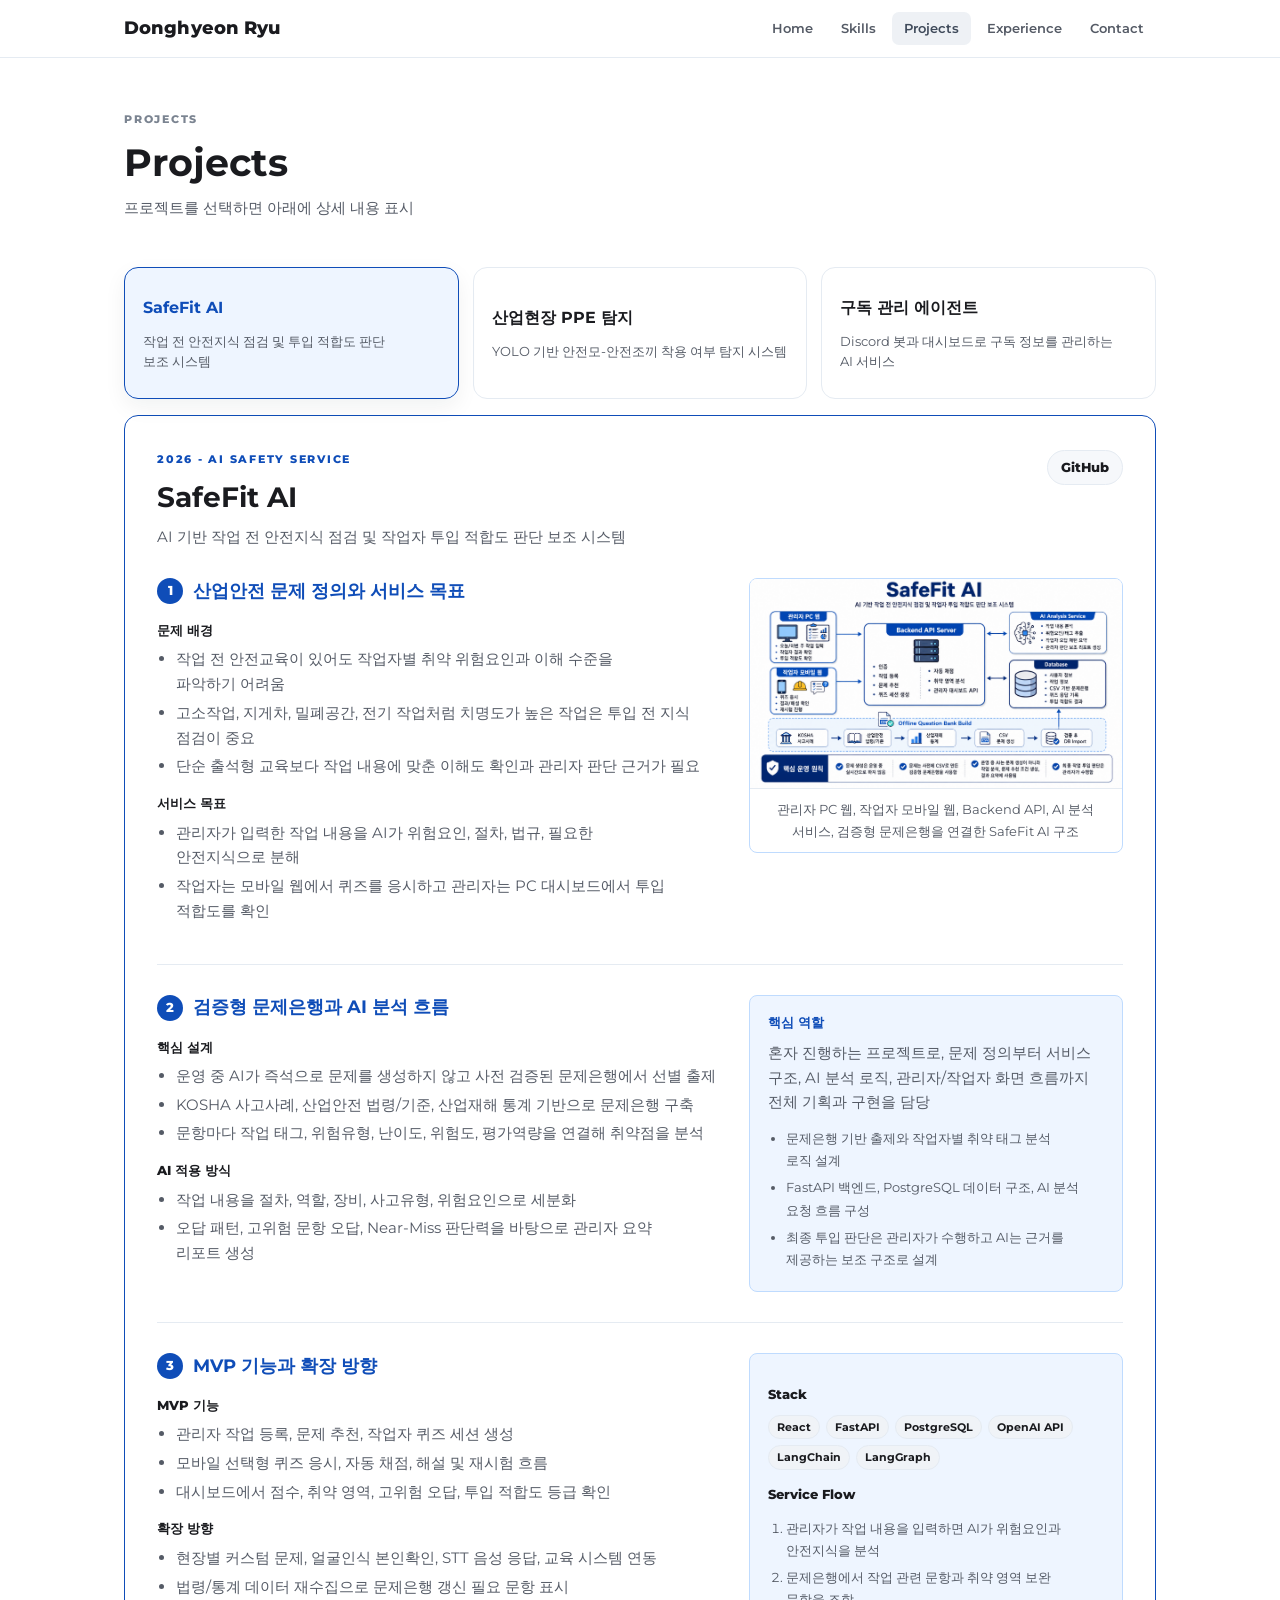
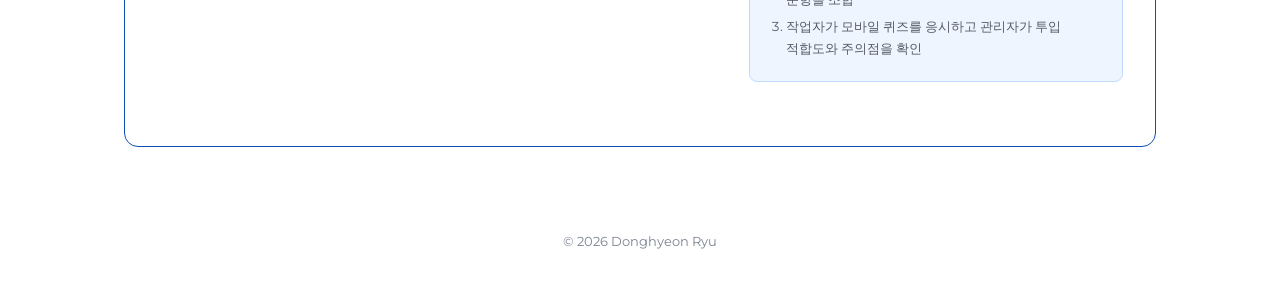
==== commit f0d91d83: "Add SafeFit AI project" ====
--- a/projects/index.html
+++ b/projects/index.html
@@ -36,101 +36,101 @@
     <section class="project-detail-section">
       <div class="container">
         <div class="project-selector" role="tablist" aria-label="Project selector">
-          <button class="project-tab theme-subscribe active" type="button" data-project-tab="subscribe" role="tab" aria-selected="true">
+          <button class="project-tab theme-safefit active" type="button" data-project-tab="safefit" role="tab" aria-selected="true">
+            <strong>SafeFit AI</strong>
+            <span>작업 전 안전지식 점검 및 투입 적합도 판단 보조 시스템</span>
+          </button>
+          <button class="project-tab theme-ppe" type="button" data-project-tab="ppe" role="tab" aria-selected="false">
+            <strong>산업현장 PPE 탐지</strong>
+            <span>YOLO 기반 안전모-안전조끼 착용 여부 탐지 시스템</span>
+          </button>
+          <button class="project-tab theme-subscribe" type="button" data-project-tab="subscribe" role="tab" aria-selected="false">
             <strong>구독 관리 에이전트</strong>
             <span>Discord 봇과 대시보드로 구독 정보를 관리하는 AI 서비스</span>
           </button>
-          <button class="project-tab theme-ppe" type="button" data-project-tab="ppe" role="tab" aria-selected="false">
-            <strong>건설현장 PPE 탐지</strong>
-            <span>YOLO 기반 안전모-안전조끼 착용 여부 탐지 시스템</span>
-          </button>
-          <button class="project-tab theme-loopbin" type="button" data-project-tab="loopbin" role="tab" aria-selected="false">
-            <strong>LoopBin</strong>
-            <span>AIoT 의류 수거함 적재 예측 및 운영 관리 플랫폼</span>
-          </button>
         </div>
 
-        <article class="project-panel theme-subscribe active" data-project-panel="subscribe" id="subscribe" role="tabpanel">
+        <article class="project-panel theme-safefit active" data-project-panel="safefit" id="safefit" role="tabpanel">
           <div class="project-panel-head">
             <div>
-              <p class="eyebrow">2026 - AI AGENT</p>
-              <h2>구독 관리 에이전트</h2>
-              <p>Discord 봇과 Streamlit 대시보드로 구독 정보를 한곳에서 관리하는 AI 서비스</p>
+              <p class="eyebrow">2026 - AI SAFETY SERVICE</p>
+              <h2>SafeFit AI</h2>
+              <p>AI 기반 작업 전 안전지식 점검 및 작업자 투입 적합도 판단 보조 시스템</p>
             </div>
-            <a class="panel-link" href="https://github.com/RyuGPT1/subscribe_service_agent" target="_blank" rel="noopener">GitHub</a>
+            <a class="panel-link" href="https://github.com/RyuGPT1/SafeFit_AI" target="_blank" rel="noopener">GitHub</a>
           </div>
 
           <div class="project-phase-list">
             <section class="project-phase">
               <div class="phase-copy">
-                <h3><span>1</span>문제 정의와 서비스 목표</h3>
+                <h3><span>1</span>산업안전 문제 정의와 서비스 목표</h3>
                 <h4>문제 배경</h4>
                 <ul>
-                  <li>OTT, 배달 멤버십, AI 서비스 등 월 구독이 늘어나며 갱신일과 총 지출 파악이 어려움</li>
-                  <li>기존 가계부 방식은 정해진 양식에 맞춰 입력해야 해서 지속 사용성이 낮음</li>
-                  <li>등록부터 조회, 요약, 지출 분석까지 이어지는 간단한 관리 흐름이 필요</li>
+                  <li>작업 전 안전교육이 있어도 작업자별 취약 위험요인과 이해 수준을 파악하기 어려움</li>
+                  <li>고소작업, 지게차, 밀폐공간, 전기 작업처럼 치명도가 높은 작업은 투입 전 지식 점검이 중요</li>
+                  <li>단순 출석형 교육보다 작업 내용에 맞춘 이해도 확인과 관리자 판단 근거가 필요</li>
                 </ul>
                 <h4>서비스 목표</h4>
                 <ul>
-                  <li>Discord 채팅으로 구독을 등록하고 금액-주기-결제일을 구조화해 저장</li>
-                  <li>대시보드에서 월-연 비용, 갱신 임박 항목, 카테고리별 지출을 확인</li>
-                </ul>
-              </div>
-              <figure class="project-visual">
-                <img src="../assets/img/projects/subscribe-preview.jpg" alt="구독 관리 에이전트 Discord 봇 프리뷰">
-                <figcaption>Discord 채팅으로 구독 정보를 등록하고 조회하는 봇 사용 흐름</figcaption>
+                  <li>관리자가 입력한 작업 내용을 AI가 위험요인, 절차, 법규, 필요한 안전지식으로 분해</li>
+                  <li>작업자는 모바일 웹에서 퀴즈를 응시하고 관리자는 PC 대시보드에서 투입 적합도를 확인</li>
+                </ul>
+              </div>
+              <figure class="project-visual project-visual-wide">
+                <img src="../assets/img/projects/safefit-architecture.png" alt="SafeFit AI 시스템 구조도">
+                <figcaption>관리자 PC 웹, 작업자 모바일 웹, Backend API, AI 분석 서비스, 검증형 문제은행을 연결한 SafeFit AI 구조</figcaption>
               </figure>
             </section>
 
             <section class="project-phase">
               <div class="phase-copy">
-                <h3><span>2</span>AI 입력 처리와 백엔드 구조</h3>
-                <h4>구현 방식</h4>
-                <ul>
-                  <li>“넷플릭스 월 15000원 등록해줘” 같은 문장에서 서비스명, 금액, 결제주기를 추출</li>
-                  <li>FastAPI 백엔드가 Discord Bot, SQLite, OpenAI API, Streamlit을 연결</li>
-                  <li>대화 흐름, 정규화, LLM 처리, intent handler를 분리해 확장하기 쉬운 구조로 설계</li>
-                </ul>
-                <h4>핵심 기능</h4>
-                <ul>
-                  <li>구독 추가-수정-해지, 목록 조회, 월 예상 지출 요약, 비싼 구독 TOP 3 제공</li>
-                  <li>서비스별 월 구독비, 카테고리별 비용, 갱신 임박 D-day 카드 구성</li>
+                <h3><span>2</span>검증형 문제은행과 AI 분석 흐름</h3>
+                <h4>핵심 설계</h4>
+                <ul>
+                  <li>운영 중 AI가 즉석으로 문제를 생성하지 않고 사전 검증된 문제은행에서 선별 출제</li>
+                  <li>KOSHA 사고사례, 산업안전 법령/기준, 산업재해 통계 기반으로 문제은행 구축</li>
+                  <li>문항마다 작업 태그, 위험유형, 난이도, 위험도, 평가역량을 연결해 취약점을 분석</li>
+                </ul>
+                <h4>AI 적용 방식</h4>
+                <ul>
+                  <li>작업 내용을 절차, 역할, 장비, 사고유형, 위험요인으로 세분화</li>
+                  <li>오답 패턴, 고위험 문항 오답, Near-Miss 판단력을 바탕으로 관리자 요약 리포트 생성</li>
                 </ul>
               </div>
               <div class="phase-note">
                 <strong>핵심 역할</strong>
-                <p>비정형 채팅 입력을 서비스 데이터로 변환하고, 봇, API, 대시보드가 같은 데이터를 보도록 설계</p>
-                <ul>
-                  <li>자연어 문장에서 서비스명, 금액, 결제주기, 날짜 정보를 추출하는 구조 정의</li>
-                  <li>Discord Bot, FastAPI, SQLite, Streamlit이 동일한 구독 데이터를 공유하도록 연결</li>
-                  <li>조회-요약-수정 기능을 intent 단위로 분리해 확장하기 쉽게 구성</li>
-                </ul>
-              </div>
-            </section>
-
-            <section class="project-phase">
-              <div class="phase-copy">
-                <h3><span>3</span>배운 점과 확장 방향</h3>
-                <h4>배운 점</h4>
-                <ul>
-                  <li>생성형 AI를 단순한 답변 도구가 아닌 모호한 사용자의 입력을 구조화하는 인터페이스로 활용</li>
-                  <li>챗봇과 대시보드가 같은 백엔드를 공유하는 서비스 계층 구조를 이해</li>
-                </ul>
-                <h4>향후 개선</h4>
-                <ul>
-                  <li>사용자별 인증과 개인 DB를 분리해 실제 개인 구독 관리 서비스로 확장</li>
-                  <li>갱신 임박 알림과 결제 캘린더 연동으로 결제 전 확인 흐름 강화</li>
-                  <li>월 지출 패턴을 바탕으로 중복 구독, 고정비 증가, 절감 후보를 추천</li>
+                <p>혼자 진행하는 프로젝트로, 문제 정의부터 서비스 구조, AI 분석 로직, 관리자/작업자 화면 흐름까지 전체 기획과 구현을 담당</p>
+                <ul>
+                  <li>문제은행 기반 출제와 작업자별 취약 태그 분석 로직 설계</li>
+                  <li>FastAPI 백엔드, PostgreSQL 데이터 구조, AI 분석 요청 흐름 구성</li>
+                  <li>최종 투입 판단은 관리자가 수행하고 AI는 근거를 제공하는 보조 구조로 설계</li>
+                </ul>
+              </div>
+            </section>
+
+            <section class="project-phase">
+              <div class="phase-copy">
+                <h3><span>3</span>MVP 기능과 확장 방향</h3>
+                <h4>MVP 기능</h4>
+                <ul>
+                  <li>관리자 작업 등록, 문제 추천, 작업자 퀴즈 세션 생성</li>
+                  <li>모바일 선택형 퀴즈 응시, 자동 채점, 해설 및 재시험 흐름</li>
+                  <li>대시보드에서 점수, 취약 영역, 고위험 오답, 투입 적합도 등급 확인</li>
+                </ul>
+                <h4>확장 방향</h4>
+                <ul>
+                  <li>현장별 커스텀 문제, 얼굴인식 본인확인, STT 음성 응답, 교육 시스템 연동</li>
+                  <li>법령/통계 데이터 재수집으로 문제은행 갱신 필요 문항 표시</li>
                 </ul>
               </div>
               <div class="phase-stack">
                 <h4>Stack</h4>
-                <div class="chip-row small"><span>Python</span><span>FastAPI</span><span>OpenAI API</span><span>Discord Bot</span><span>Streamlit</span><span>SQLite</span></div>
+                <div class="chip-row small"><span>React</span><span>FastAPI</span><span>PostgreSQL</span><span>OpenAI API</span><span>LangChain</span><span>LangGraph</span></div>
                 <h4>Service Flow</h4>
                 <ol class="mini-flow">
-                  <li>사용자가 Discord에 구독 정보를 자연어로 입력</li>
-                  <li>OpenAI API가 핵심 필드를 추출하고 FastAPI가 저장</li>
-                  <li>Streamlit 대시보드에서 월 지출, 갱신 임박, 카테고리 비용 확인</li>
+                  <li>관리자가 작업 내용을 입력하면 AI가 위험요인과 안전지식을 분석</li>
+                  <li>문제은행에서 작업 관련 문항과 취약 영역 보완 문항을 조합</li>
+                  <li>작업자가 모바일 퀴즈를 응시하고 관리자가 투입 적합도와 주의점을 확인</li>
                 </ol>
               </div>
             </section>
@@ -141,8 +141,8 @@
           <div class="project-panel-head">
             <div>
               <p class="eyebrow">2026 - COMPUTER VISION</p>
-              <h2>건설현장 PPE 탐지</h2>
-              <p>건설현장 이미지에서 안전모와 안전조끼 착용 여부를 탐지하는 YOLO 기반 시스템</p>
+              <h2>산업현장 PPE 탐지</h2>
+              <p>산업현장 이미지에서 안전모와 안전조끼 착용 여부를 탐지하는 YOLO 기반 시스템</p>
             </div>
             <a class="panel-link" href="https://github.com/RyuGPT1/minipr1_7" target="_blank" rel="noopener">GitHub</a>
           </div>
@@ -163,7 +163,7 @@
                 </ul>
               </div>
               <figure class="project-visual">
-                <img src="../assets/img/projects/ppe-interface.jpg" alt="건설현장 PPE 탐지 시스템 인터페이스">
+                <img src="../assets/img/projects/ppe-interface.jpg" alt="산업현장 PPE 탐지 시스템 인터페이스">
                 <figcaption>이미지-동영상-웹캠 입력을 한 화면에서 처리하는 PPE 탐지 시스템 인터페이스</figcaption>
               </figure>
             </section>
@@ -215,86 +215,95 @@
                   <li>ByteTrack과 후처리 규칙으로 작업자별 착용 상태 정리</li>
                 </ol>
                 <h4>Field Point</h4>
-                <p>현장 적용 시 실시간 알림, 미착용 이력 저장, CCTV 연동까지 확장 가능</p>
+                <p>산업현장 적용 시 실시간 알림, 미착용 이력 저장, CCTV 연동까지 확장 가능</p>
               </div>
             </section>
           </div>
         </article>
 
-        <article class="project-panel theme-loopbin" data-project-panel="loopbin" id="loopbin" role="tabpanel">
+        <article class="project-panel theme-subscribe" data-project-panel="subscribe" id="subscribe" role="tabpanel">
           <div class="project-panel-head">
             <div>
-              <p class="eyebrow">2026 - AIOT PLATFORM</p>
-              <h2>LoopBin</h2>
-              <p>AIoT 센서, 공공데이터, 예측 모델로 의류 수거함 상태와 수거 우선순위를 관리하는 플랫폼</p>
+              <p class="eyebrow">2026 - AI AGENT</p>
+              <h2>구독 관리 에이전트</h2>
+              <p>Discord 봇과 Streamlit 대시보드로 구독 정보를 한곳에서 관리하는 AI 서비스</p>
             </div>
-            <a class="panel-link" href="https://github.com/RyuGPT1/project_2.0_LoopBin" target="_blank" rel="noopener">GitHub</a>
+            <a class="panel-link" href="https://github.com/RyuGPT1/subscribe_service_agent" target="_blank" rel="noopener">GitHub</a>
           </div>
 
           <div class="project-phase-list">
             <section class="project-phase">
               <div class="phase-copy">
-                <h3><span>1</span>도시 운영 문제 정의</h3>
+                <h3><span>1</span>문제 정의와 서비스 목표</h3>
                 <h4>문제 배경</h4>
                 <ul>
-                  <li>의류 수거함은 위치는 알 수 있지만 적재 상태를 알기 어려워 무단 투기가 발생</li>
-                  <li>정기 순환 방식은 여유 있는 수거함도 방문하고, 포화 직전 수거함은 놓치는 비효율이 있음</li>
-                  <li>실시간 데이터와 예측으로 수거 우선순위를 정하는 운영 체계가 필요</li>
+                  <li>OTT, 배달 멤버십, AI 서비스 등 월 구독이 늘어나며 갱신일과 총 지출 파악이 어려움</li>
+                  <li>기존 가계부 방식은 정해진 양식에 맞춰 입력해야 해서 지속 사용성이 낮음</li>
+                  <li>등록부터 조회, 요약, 지출 분석까지 이어지는 간단한 관리 흐름이 필요</li>
                 </ul>
                 <h4>서비스 목표</h4>
                 <ul>
-                  <li>사용자에게 가까운 수거함 위치, 여유 상태, 대체 거점 제공</li>
-                  <li>운영자에게 포화 위험 예측, 우선 수거 대상, 수거 경로 제공</li>
-                </ul>
-              </div>
-              <figure class="project-visual project-visual-compact">
-                <img src="../assets/img/projects/loopbin-home.jpg" alt="LoopBin 홈 대시보드 화면">
-                <figcaption>실시간 포화 현황, 대체 거점 추천, 운영 요약을 한 화면에 정리한 LoopBin 홈</figcaption>
+                  <li>Discord 채팅으로 구독을 등록하고 금액-주기-결제일을 구조화해 저장</li>
+                  <li>대시보드에서 월-연 비용, 갱신 임박 항목, 카테고리별 지출을 확인</li>
+                </ul>
+              </div>
+              <figure class="project-visual">
+                <img src="../assets/img/projects/subscribe-preview.jpg" alt="구독 관리 에이전트 Discord 봇 프리뷰">
+                <figcaption>Discord 채팅으로 구독 정보를 등록하고 조회하는 봇 사용 흐름</figcaption>
               </figure>
             </section>
 
             <section class="project-phase">
               <div class="phase-copy">
-                <h3><span>2</span>시스템 설계와 개인 기여</h3>
-                <h4>담당 역할</h4>
-                <ul>
-                  <li>3인 팀의 팀장으로 백엔드, DB, 시스템 구조 설계 담당</li>
-                  <li>FastAPI 서버 구축, PostgreSQL 데이터 구조 설계, CRUD 흐름 구현</li>
-                  <li>AI 서버 연동, 공공데이터와 지도 API 연결 구조 설계</li>
-                </ul>
-                <h4>아키텍처</h4>
-                <ul>
-                  <li>React 화면, FastAPI 백엔드, AI 서버, PostgreSQL DB를 분리한 구조</li>
-                  <li>백엔드는 프론트엔드, DB, AI 추론, 외부 API를 연결하는 오케스트레이터 역할</li>
-                </ul>
-              </div>
-              <figure class="project-visual project-visual-wide">
-                <img src="../assets/img/projects/loopbin-architecture.jpg" alt="LoopBin 시스템 아키텍처 다이어그램">
-                <figcaption>React, FastAPI, AI 서버, PostgreSQL, 외부 API를 연결한 LoopBin 시스템 구조</figcaption>
-              </figure>
-            </section>
-
-            <section class="project-phase">
-              <div class="phase-copy">
-                <h3><span>3</span>조건 조회와 수거 경로 최적화</h3>
+                <h3><span>2</span>AI 입력 처리와 백엔드 구조</h3>
+                <h4>구현 방식</h4>
+                <ul>
+                  <li>“넷플릭스 월 15000원 등록해줘” 같은 문장에서 서비스명, 금액, 결제주기를 추출</li>
+                  <li>FastAPI 백엔드가 Discord Bot, SQLite, OpenAI API, Streamlit을 연결</li>
+                  <li>대화 흐름, 정규화, LLM 처리, intent handler를 분리해 확장하기 쉬운 구조로 설계</li>
+                </ul>
                 <h4>핵심 기능</h4>
                 <ul>
-                  <li>챗봇 질문으로 지역, 포화 기준, 수거 개수를 입력받아 대상 수거함을 조회</li>
-                  <li>예: “대전광역시 서구 50% 이상 상위 10개” 요청 시 우선 수거 대상 10개 반환</li>
-                  <li>조회된 수거함을 지도에 표시하고 방문 순서와 예상 거리, 예상 시간을 계산</li>
-                  <li>Naver Directions 기반 경로 계산으로 실제 수거 동선 설계까지 연결</li>
-                </ul>
-                <h4>기대 효과</h4>
-                <ul>
-                  <li>운영자가 조건을 말로 입력하면 우선순위와 경로를 빠르게 확인 가능</li>
-                  <li>정기 순환 방식에서 포화도 기반의 선별 수거 방식으로 전환 가능</li>
-                  <li>불필요한 이동을 줄이고 포화 위험 지역을 먼저 처리해 운영 효율 개선</li>
-                </ul>
-              </div>
-              <figure class="project-visual project-visual-wide">
-                <img src="../assets/img/projects/loopbin-route.jpg" alt="LoopBin 수거 경로 최적화 화면">
-                <figcaption>대전광역시 서구 50% 이상 상위 10개 수거함을 조회하고 최적 수거 경로를 계산한 화면</figcaption>
-              </figure>
+                  <li>구독 추가-수정-해지, 목록 조회, 월 예상 지출 요약, 비싼 구독 TOP 3 제공</li>
+                  <li>서비스별 월 구독비, 카테고리별 비용, 갱신 임박 D-day 카드 구성</li>
+                </ul>
+              </div>
+              <div class="phase-note">
+                <strong>핵심 역할</strong>
+                <p>비정형 채팅 입력을 서비스 데이터로 변환하고, 봇, API, 대시보드가 같은 데이터를 보도록 설계</p>
+                <ul>
+                  <li>자연어 문장에서 서비스명, 금액, 결제주기, 날짜 정보를 추출하는 구조 정의</li>
+                  <li>Discord Bot, FastAPI, SQLite, Streamlit이 동일한 구독 데이터를 공유하도록 연결</li>
+                  <li>조회-요약-수정 기능을 intent 단위로 분리해 확장하기 쉽게 구성</li>
+                </ul>
+              </div>
+            </section>
+
+            <section class="project-phase">
+              <div class="phase-copy">
+                <h3><span>3</span>배운 점과 확장 방향</h3>
+                <h4>배운 점</h4>
+                <ul>
+                  <li>생성형 AI를 단순한 답변 도구가 아닌 모호한 사용자의 입력을 구조화하는 인터페이스로 활용</li>
+                  <li>챗봇과 대시보드가 같은 백엔드를 공유하는 서비스 계층 구조를 이해</li>
+                </ul>
+                <h4>향후 개선</h4>
+                <ul>
+                  <li>사용자별 인증과 개인 DB를 분리해 실제 개인 구독 관리 서비스로 확장</li>
+                  <li>갱신 임박 알림과 결제 캘린더 연동으로 결제 전 확인 흐름 강화</li>
+                  <li>월 지출 패턴을 바탕으로 중복 구독, 고정비 증가, 절감 후보를 추천</li>
+                </ul>
+              </div>
+              <div class="phase-stack">
+                <h4>Stack</h4>
+                <div class="chip-row small"><span>Python</span><span>FastAPI</span><span>OpenAI API</span><span>Discord Bot</span><span>Streamlit</span><span>SQLite</span></div>
+                <h4>Service Flow</h4>
+                <ol class="mini-flow">
+                  <li>사용자가 Discord에 구독 정보를 자연어로 입력</li>
+                  <li>OpenAI API가 핵심 필드를 추출하고 FastAPI가 저장</li>
+                  <li>Streamlit 대시보드에서 월 지출, 갱신 임박, 카테고리 비용 확인</li>
+                </ol>
+              </div>
             </section>
           </div>
         </article>
--- a/assets/css/style.css
+++ b/assets/css/style.css
@@ -487,25 +487,25 @@
   transition: border-color 140ms ease, transform 140ms ease, box-shadow 140ms ease, background 140ms ease;
 }
 
+.project-tab.theme-safefit,
+.project-panel.theme-safefit {
+  --project-accent: #0f4db8;
+  --project-accent-soft: #eef5ff;
+  --project-accent-line: #bfdbfe;
+}
+
+.project-tab.theme-ppe,
+.project-panel.theme-ppe {
+  --project-accent: #6d55b6;
+  --project-accent-soft: #f4f1ff;
+  --project-accent-line: #ddd6fe;
+}
+
 .project-tab.theme-subscribe,
 .project-panel.theme-subscribe {
   --project-accent: #f97316;
   --project-accent-soft: #fff3e8;
   --project-accent-line: #fed7aa;
-}
-
-.project-tab.theme-ppe,
-.project-panel.theme-ppe {
-  --project-accent: #2563eb;
-  --project-accent-soft: #eff6ff;
-  --project-accent-line: #bfdbfe;
-}
-
-.project-tab.theme-loopbin,
-.project-panel.theme-loopbin {
-  --project-accent: #16a34a;
-  --project-accent-soft: #effdf4;
-  --project-accent-line: #bbf7d0;
 }
 
 .project-tab:hover {
@@ -1349,16 +1349,16 @@
   line-height: 1.15;
 }
 
-.project-subscribe h3 {
-  color: #2563eb;
+.project-safefit h3 {
+  color: #0f4db8;
 }
 
 .project-ppe h3 {
   color: #6d55b6;
 }
 
-.project-loopbin h3 {
-  color: #d72525;
+.project-subscribe h3 {
+  color: #f97316;
 }
 
 .resume-period {
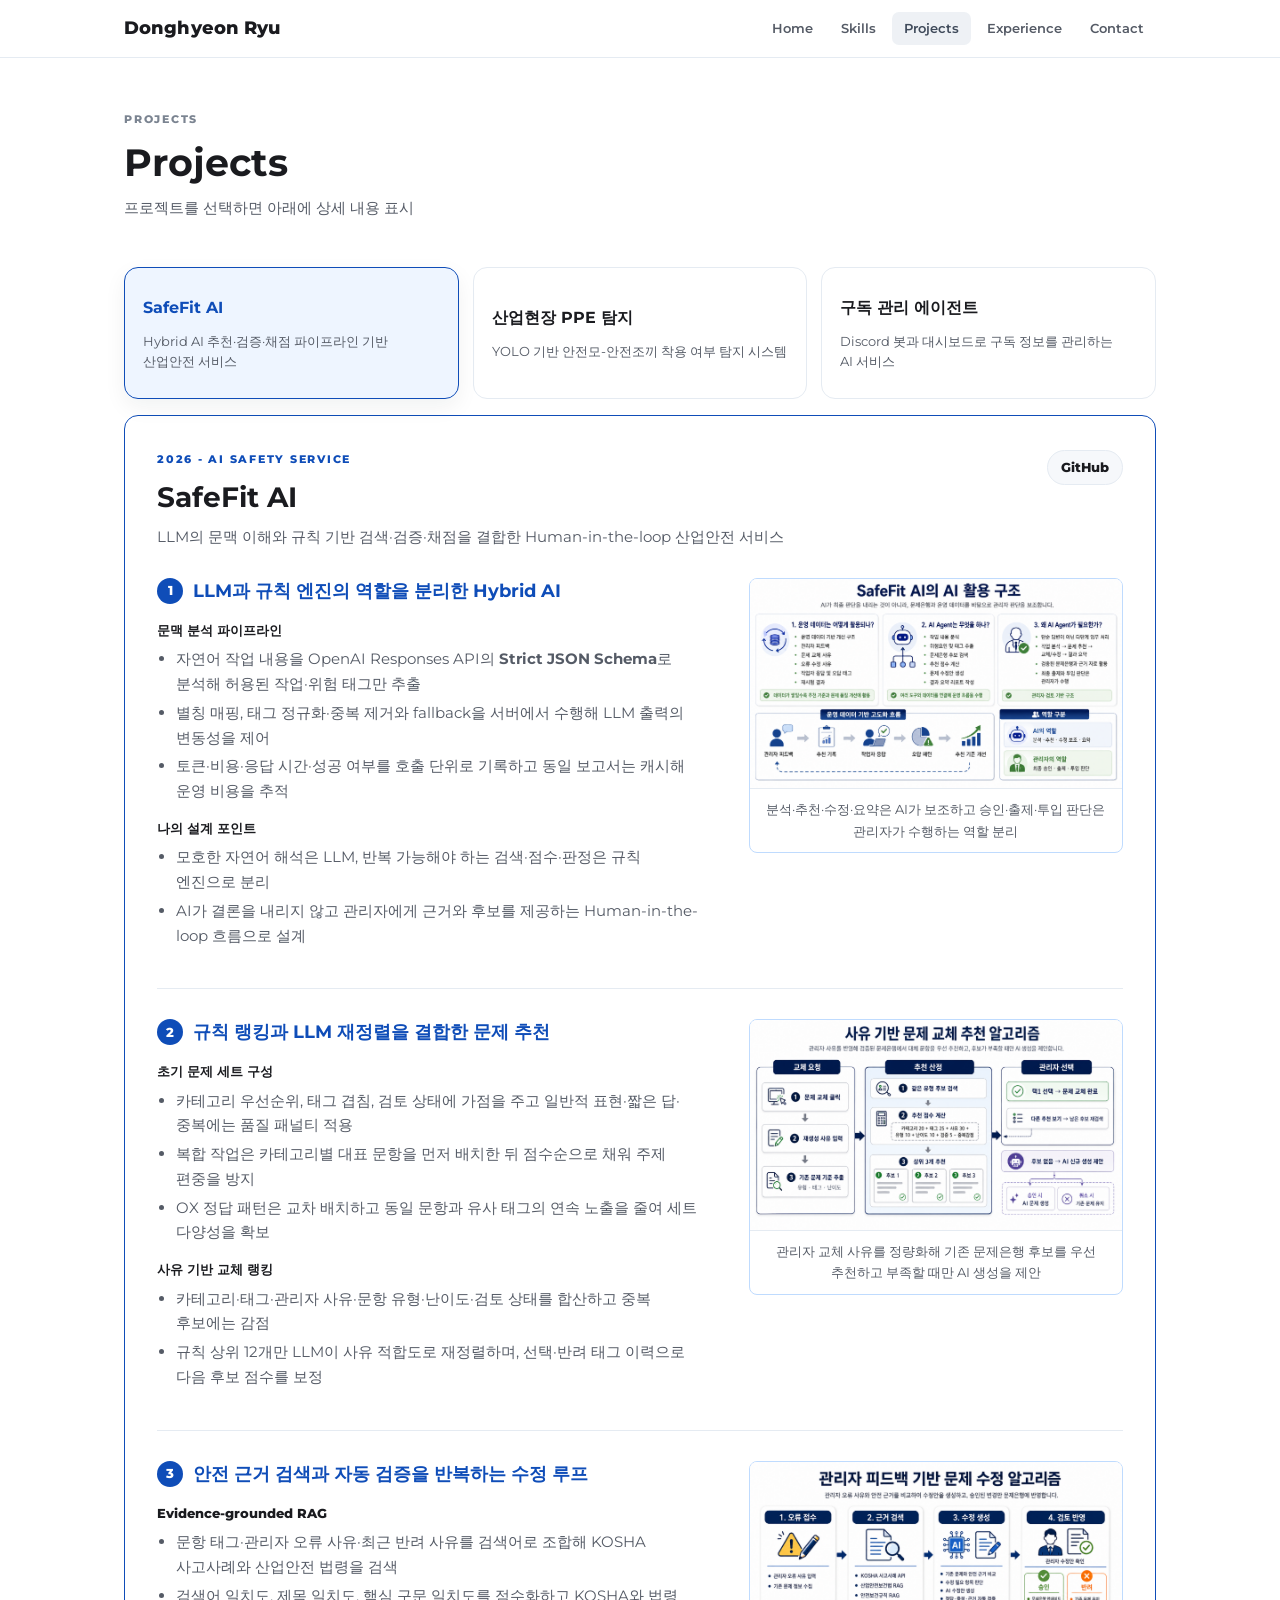
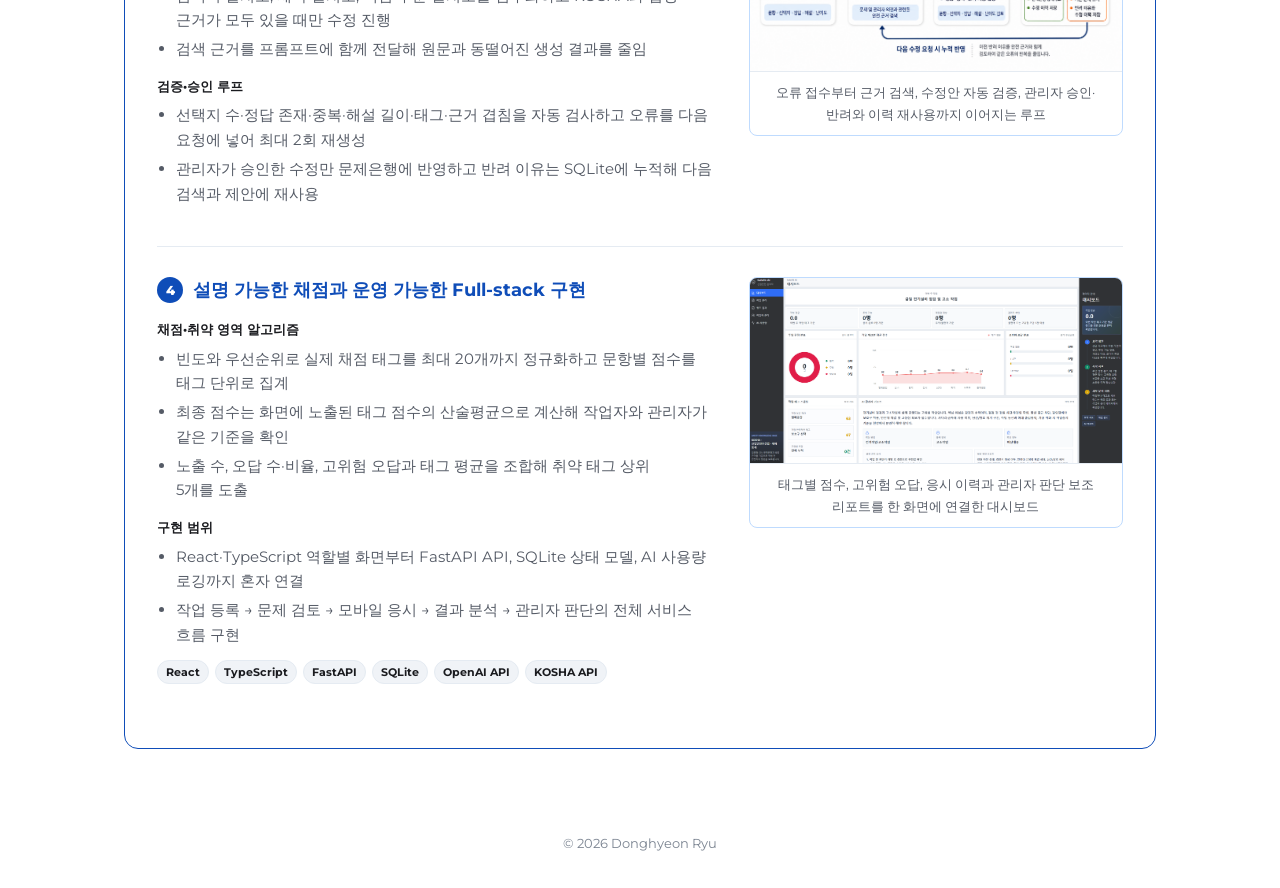
==== commit 2508c433: "Add visual English resume and refresh SafeFit portfolio" ====
--- a/projects/index.html
+++ b/projects/index.html
@@ -38,7 +38,7 @@
         <div class="project-selector" role="tablist" aria-label="Project selector">
           <button class="project-tab theme-safefit active" type="button" data-project-tab="safefit" role="tab" aria-selected="true">
             <strong>SafeFit AI</strong>
-            <span>작업 전 안전지식 점검 및 투입 적합도 판단 보조 시스템</span>
+            <span>Hybrid AI 추천·검증·채점 파이프라인 기반 산업안전 서비스</span>
           </button>
           <button class="project-tab theme-ppe" type="button" data-project-tab="ppe" role="tab" aria-selected="false">
             <strong>산업현장 PPE 탐지</strong>
@@ -55,7 +55,7 @@
             <div>
               <p class="eyebrow">2026 - AI SAFETY SERVICE</p>
               <h2>SafeFit AI</h2>
-              <p>AI 기반 작업 전 안전지식 점검 및 작업자 투입 적합도 판단 보조 시스템</p>
+              <p>LLM의 문맥 이해와 규칙 기반 검색·검증·채점을 결합한 Human-in-the-loop 산업안전 서비스</p>
             </div>
             <a class="panel-link" href="https://github.com/RyuGPT1/SafeFit_AI" target="_blank" rel="noopener">GitHub</a>
           </div>
@@ -63,76 +63,87 @@
           <div class="project-phase-list">
             <section class="project-phase">
               <div class="phase-copy">
-                <h3><span>1</span>산업안전 문제 정의와 서비스 목표</h3>
-                <h4>문제 배경</h4>
-                <ul>
-                  <li>작업 전 안전교육이 있어도 작업자별 취약 위험요인과 이해 수준을 파악하기 어려움</li>
-                  <li>고소작업, 지게차, 밀폐공간, 전기 작업처럼 치명도가 높은 작업은 투입 전 지식 점검이 중요</li>
-                  <li>단순 출석형 교육보다 작업 내용에 맞춘 이해도 확인과 관리자 판단 근거가 필요</li>
-                </ul>
-                <h4>서비스 목표</h4>
-                <ul>
-                  <li>관리자가 입력한 작업 내용을 AI가 위험요인, 절차, 법규, 필요한 안전지식으로 분해</li>
-                  <li>작업자는 모바일 웹에서 퀴즈를 응시하고 관리자는 PC 대시보드에서 투입 적합도를 확인</li>
+                <h3><span>1</span>LLM과 규칙 엔진의 역할을 분리한 Hybrid AI</h3>
+                <h4>문맥 분석 파이프라인</h4>
+                <ul>
+                  <li>자연어 작업 내용을 OpenAI Responses API의 <strong>Strict JSON Schema</strong>로 분석해 허용된 작업·위험 태그만 추출</li>
+                  <li>별칭 매핑, 태그 정규화·중복 제거와 fallback을 서버에서 수행해 LLM 출력의 변동성을 제어</li>
+                  <li>토큰·비용·응답 시간·성공 여부를 호출 단위로 기록하고 동일 보고서는 캐시해 운영 비용을 추적</li>
+                </ul>
+                <h4>나의 설계 포인트</h4>
+                <ul>
+                  <li>모호한 자연어 해석은 LLM, 반복 가능해야 하는 검색·점수·판정은 규칙 엔진으로 분리</li>
+                  <li>AI가 결론을 내리지 않고 관리자에게 근거와 후보를 제공하는 Human-in-the-loop 흐름으로 설계</li>
                 </ul>
               </div>
               <figure class="project-visual project-visual-wide">
-                <img src="../assets/img/projects/safefit-architecture.png" alt="SafeFit AI 시스템 구조도">
-                <figcaption>관리자 PC 웹, 작업자 모바일 웹, Backend API, AI 분석 서비스, 검증형 문제은행을 연결한 SafeFit AI 구조</figcaption>
-              </figure>
-            </section>
-
-            <section class="project-phase">
-              <div class="phase-copy">
-                <h3><span>2</span>검증형 문제은행과 AI 분석 흐름</h3>
-                <h4>핵심 설계</h4>
-                <ul>
-                  <li>운영 중 AI가 즉석으로 문제를 생성하지 않고 사전 검증된 문제은행에서 선별 출제</li>
-                  <li>KOSHA 사고사례, 산업안전 법령/기준, 산업재해 통계 기반으로 문제은행 구축</li>
-                  <li>문항마다 작업 태그, 위험유형, 난이도, 위험도, 평가역량을 연결해 취약점을 분석</li>
-                </ul>
-                <h4>AI 적용 방식</h4>
-                <ul>
-                  <li>작업 내용을 절차, 역할, 장비, 사고유형, 위험요인으로 세분화</li>
-                  <li>오답 패턴, 고위험 문항 오답, Near-Miss 판단력을 바탕으로 관리자 요약 리포트 생성</li>
-                </ul>
-              </div>
-              <div class="phase-note">
-                <strong>핵심 역할</strong>
-                <p>혼자 진행하는 프로젝트로, 문제 정의부터 서비스 구조, AI 분석 로직, 관리자/작업자 화면 흐름까지 전체 기획과 구현을 담당</p>
-                <ul>
-                  <li>문제은행 기반 출제와 작업자별 취약 태그 분석 로직 설계</li>
-                  <li>FastAPI 백엔드, PostgreSQL 데이터 구조, AI 분석 요청 흐름 구성</li>
-                  <li>최종 투입 판단은 관리자가 수행하고 AI는 근거를 제공하는 보조 구조로 설계</li>
-                </ul>
-              </div>
-            </section>
-
-            <section class="project-phase">
-              <div class="phase-copy">
-                <h3><span>3</span>MVP 기능과 확장 방향</h3>
-                <h4>MVP 기능</h4>
-                <ul>
-                  <li>관리자 작업 등록, 문제 추천, 작업자 퀴즈 세션 생성</li>
-                  <li>모바일 선택형 퀴즈 응시, 자동 채점, 해설 및 재시험 흐름</li>
-                  <li>대시보드에서 점수, 취약 영역, 고위험 오답, 투입 적합도 등급 확인</li>
-                </ul>
-                <h4>확장 방향</h4>
-                <ul>
-                  <li>현장별 커스텀 문제, 얼굴인식 본인확인, STT 음성 응답, 교육 시스템 연동</li>
-                  <li>법령/통계 데이터 재수집으로 문제은행 갱신 필요 문항 표시</li>
-                </ul>
-              </div>
-              <div class="phase-stack">
-                <h4>Stack</h4>
-                <div class="chip-row small"><span>React</span><span>FastAPI</span><span>PostgreSQL</span><span>OpenAI API</span><span>LangChain</span><span>LangGraph</span></div>
-                <h4>Service Flow</h4>
-                <ol class="mini-flow">
-                  <li>관리자가 작업 내용을 입력하면 AI가 위험요인과 안전지식을 분석</li>
-                  <li>문제은행에서 작업 관련 문항과 취약 영역 보완 문항을 조합</li>
-                  <li>작업자가 모바일 퀴즈를 응시하고 관리자가 투입 적합도와 주의점을 확인</li>
-                </ol>
-              </div>
+                <img src="../assets/img/projects/safefit-ai-architecture.png" alt="SafeFit AI의 AI 활용 구조와 역할 구분">
+                <figcaption>분석·추천·수정·요약은 AI가 보조하고 승인·출제·투입 판단은 관리자가 수행하는 역할 분리</figcaption>
+              </figure>
+            </section>
+
+            <section class="project-phase">
+              <div class="phase-copy">
+                <h3><span>2</span>규칙 랭킹과 LLM 재정렬을 결합한 문제 추천</h3>
+                <h4>초기 문제 세트 구성</h4>
+                <ul>
+                  <li>카테고리 우선순위, 태그 겹침, 검토 상태에 가점을 주고 일반적 표현·짧은 답·중복에는 품질 패널티 적용</li>
+                  <li>복합 작업은 카테고리별 대표 문항을 먼저 배치한 뒤 점수순으로 채워 주제 편중을 방지</li>
+                  <li>OX 정답 패턴은 교차 배치하고 동일 문항과 유사 태그의 연속 노출을 줄여 세트 다양성을 확보</li>
+                </ul>
+                <h4>사유 기반 교체 랭킹</h4>
+                <ul>
+                  <li>카테고리·태그·관리자 사유·문항 유형·난이도·검토 상태를 합산하고 중복 후보에는 감점</li>
+                  <li>규칙 상위 12개만 LLM이 사유 적합도로 재정렬하며, 선택·반려 태그 이력으로 다음 후보 점수를 보정</li>
+                </ul>
+              </div>
+              <figure class="project-visual project-visual-wide">
+                <img src="../assets/img/projects/safefit-ranking-algorithm.png" alt="관리자 사유 기반 문제 교체 추천 알고리즘">
+                <figcaption>관리자 교체 사유를 정량화해 기존 문제은행 후보를 우선 추천하고 부족할 때만 AI 생성을 제안</figcaption>
+              </figure>
+            </section>
+
+            <section class="project-phase">
+              <div class="phase-copy">
+                <h3><span>3</span>안전 근거 검색과 자동 검증을 반복하는 수정 루프</h3>
+                <h4>Evidence-grounded RAG</h4>
+                <ul>
+                  <li>문항 태그·관리자 오류 사유·최근 반려 사유를 검색어로 조합해 KOSHA 사고사례와 산업안전 법령을 검색</li>
+                  <li>검색어 일치도, 제목 일치도, 핵심 구문 일치도를 점수화하고 KOSHA와 법령 근거가 모두 있을 때만 수정 진행</li>
+                  <li>검색 근거를 프롬프트에 함께 전달해 원문과 동떨어진 생성 결과를 줄임</li>
+                </ul>
+                <h4>검증·승인 루프</h4>
+                <ul>
+                  <li>선택지 수·정답 존재·중복·해설 길이·태그·근거 겹침을 자동 검사하고 오류를 다음 요청에 넣어 최대 2회 재생성</li>
+                  <li>관리자가 승인한 수정만 문제은행에 반영하고 반려 이유는 SQLite에 누적해 다음 검색과 제안에 재사용</li>
+                </ul>
+              </div>
+              <figure class="project-visual project-visual-wide">
+                <img src="../assets/img/projects/safefit-feedback-loop.png" alt="관리자 피드백 기반 문제 수정 알고리즘">
+                <figcaption>오류 접수부터 근거 검색, 수정안 자동 검증, 관리자 승인·반려와 이력 재사용까지 이어지는 루프</figcaption>
+              </figure>
+            </section>
+
+            <section class="project-phase">
+              <div class="phase-copy">
+                <h3><span>4</span>설명 가능한 채점과 운영 가능한 Full-stack 구현</h3>
+                <h4>채점·취약 영역 알고리즘</h4>
+                <ul>
+                  <li>빈도와 우선순위로 실제 채점 태그를 최대 20개까지 정규화하고 문항별 점수를 태그 단위로 집계</li>
+                  <li>최종 점수는 화면에 노출된 태그 점수의 산술평균으로 계산해 작업자와 관리자가 같은 기준을 확인</li>
+                  <li>노출 수, 오답 수·비율, 고위험 오답과 태그 평균을 조합해 취약 태그 상위 5개를 도출</li>
+                </ul>
+                <h4>구현 범위</h4>
+                <ul>
+                  <li>React·TypeScript 역할별 화면부터 FastAPI API, SQLite 상태 모델, AI 사용량 로깅까지 혼자 연결</li>
+                  <li>작업 등록 → 문제 검토 → 모바일 응시 → 결과 분석 → 관리자 판단의 전체 서비스 흐름 구현</li>
+                </ul>
+                <div class="chip-row small"><span>React</span><span>TypeScript</span><span>FastAPI</span><span>SQLite</span><span>OpenAI API</span><span>KOSHA API</span></div>
+              </div>
+              <figure class="project-visual">
+                <img src="../assets/img/projects/safefit-admin-dashboard.png" alt="SafeFit AI 관리자 대시보드">
+                <figcaption>태그별 점수, 고위험 오답, 응시 이력과 관리자 판단 보조 리포트를 한 화면에 연결한 대시보드</figcaption>
+              </figure>
             </section>
           </div>
         </article>
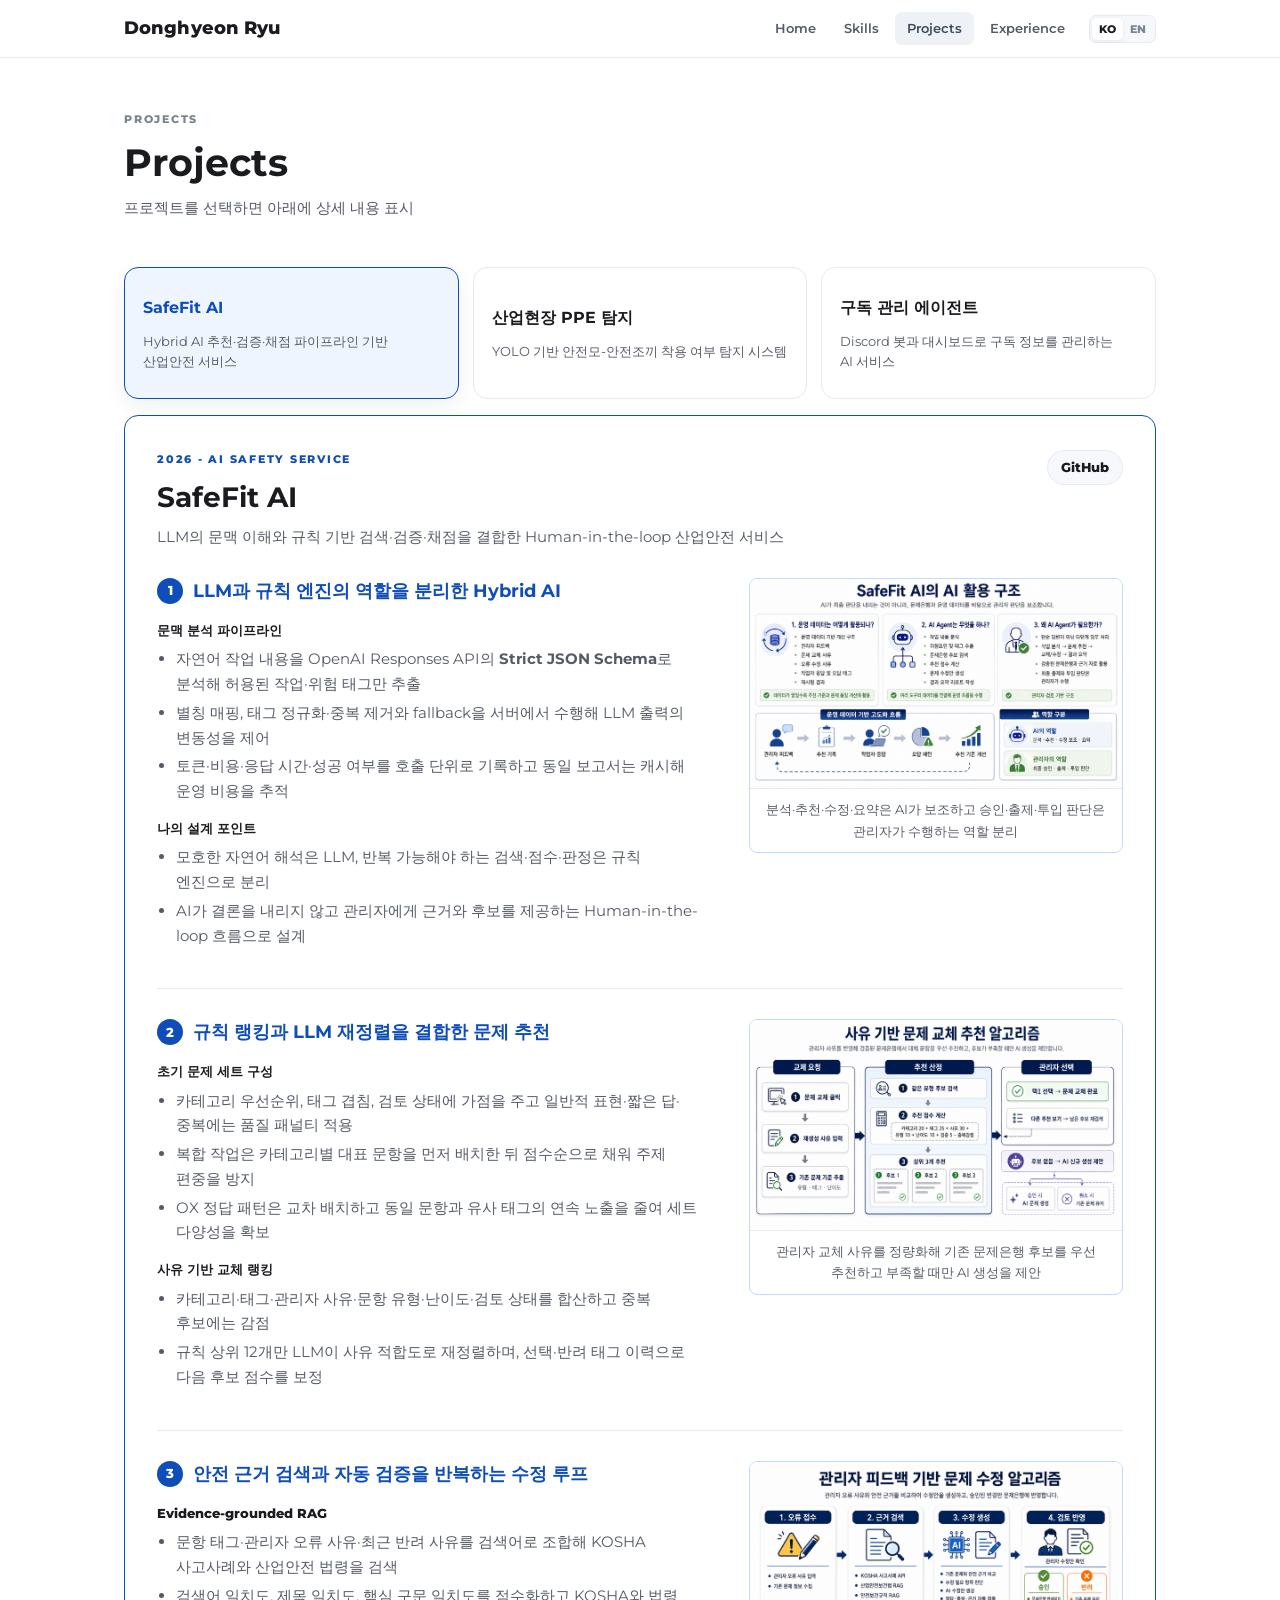
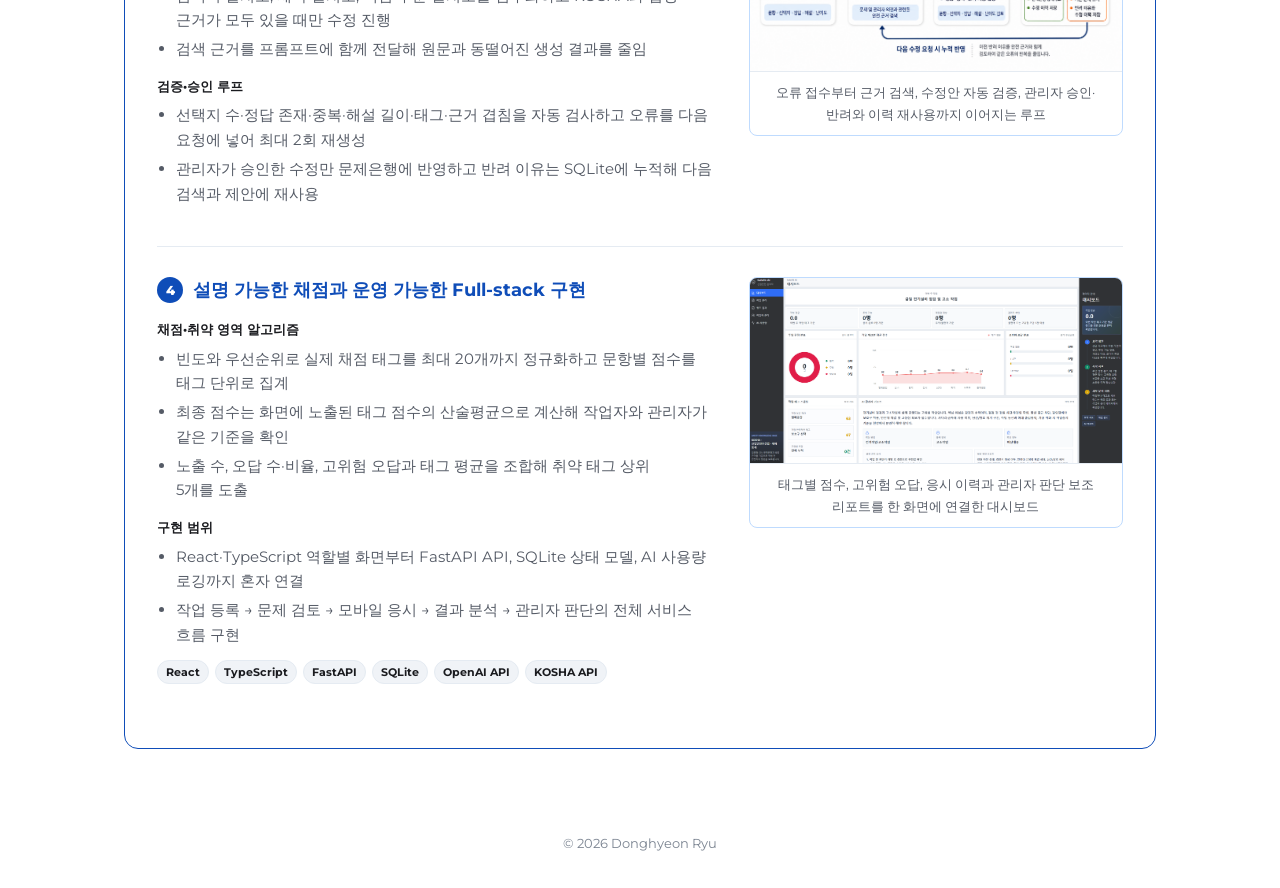
==== commit 5feb8a85: "Add bilingual portfolio and refresh resumes" ====
--- a/projects/index.html
+++ b/projects/index.html
@@ -8,19 +8,24 @@
   <link rel="preconnect" href="https://fonts.googleapis.com">
   <link rel="preconnect" href="https://fonts.gstatic.com" crossorigin>
   <link rel="stylesheet" href="https://fonts.googleapis.com/css2?family=Montserrat:wght@400;500;600;700;800&display=swap">
-  <link rel="stylesheet" href="../assets/css/style.css">
+  <link rel="stylesheet" href="../assets/css/style.css?v=20260717b">
 </head>
 <body>
   <header class="site-header">
     <div class="header-inner">
       <a class="brand" href="../index.html">Donghyeon Ryu</a>
-      <nav class="primary-nav" aria-label="Primary navigation">
-        <a href="../index.html">Home</a>
-        <a href="../index.html#skills">Skills</a>
-        <a href="../index.html#projects" class="active">Projects</a>
-        <a href="../index.html#experience">Experience</a>
-        <a href="../index.html#contact">Contact</a>
-      </nav>
+      <div class="header-controls">
+        <nav class="primary-nav" aria-label="Primary navigation">
+          <a href="../index.html">Home</a>
+          <a href="../index.html#skills">Skills</a>
+          <a href="../index.html#projects" class="active">Projects</a>
+          <a href="../index.html#experience">Experience</a>
+        </nav>
+        <div class="language-switch" aria-label="언어 선택">
+          <a class="active" href="./index.html" data-language-base="./index.html" lang="ko" aria-current="page">KO</a>
+          <a href="../en/projects/index.html" data-language-base="../en/projects/index.html" lang="en">EN</a>
+        </div>
+      </div>
     </div>
   </header>
 
@@ -335,6 +340,6 @@
     <div class="container">© <span id="year"></span> Donghyeon Ryu</div>
   </footer>
 
-  <script src="../assets/js/main.js"></script>
+  <script src="../assets/js/main.js?v=20260717b"></script>
 </body>
 </html>
--- a/assets/css/style.css
+++ b/assets/css/style.css
@@ -104,6 +104,43 @@
   gap: 4px;
   flex-wrap: wrap;
   justify-content: flex-end;
+}
+
+.header-controls {
+  display: flex;
+  align-items: center;
+  justify-content: flex-end;
+  gap: 12px;
+  min-width: 0;
+}
+
+.language-switch {
+  display: inline-flex;
+  flex: none;
+  align-items: center;
+  padding: 2px;
+  border: 1px solid var(--border);
+  border-radius: 7px;
+  background: var(--bg-soft);
+}
+
+.language-switch a {
+  min-width: 30px;
+  padding: 4px 7px;
+  border-radius: 5px;
+  color: var(--fg-soft);
+  font-size: 11px;
+  font-weight: 800;
+  line-height: 1.3;
+  text-align: center;
+}
+
+.language-switch a:hover,
+.language-switch a.active {
+  background: white;
+  color: var(--fg);
+  box-shadow: 0 1px 4px rgba(20, 28, 38, 0.08);
+  text-decoration: none;
 }
 
 .primary-nav a {
@@ -1635,6 +1672,18 @@
     justify-content: flex-start;
   }
 
+  .primary-nav a {
+    padding: 5px 7px;
+    font-size: 12px;
+  }
+
+  .header-controls {
+    width: 100%;
+    align-items: flex-start;
+    justify-content: space-between;
+    gap: 10px;
+  }
+
   .hero {
     padding-top: 42px;
   }
